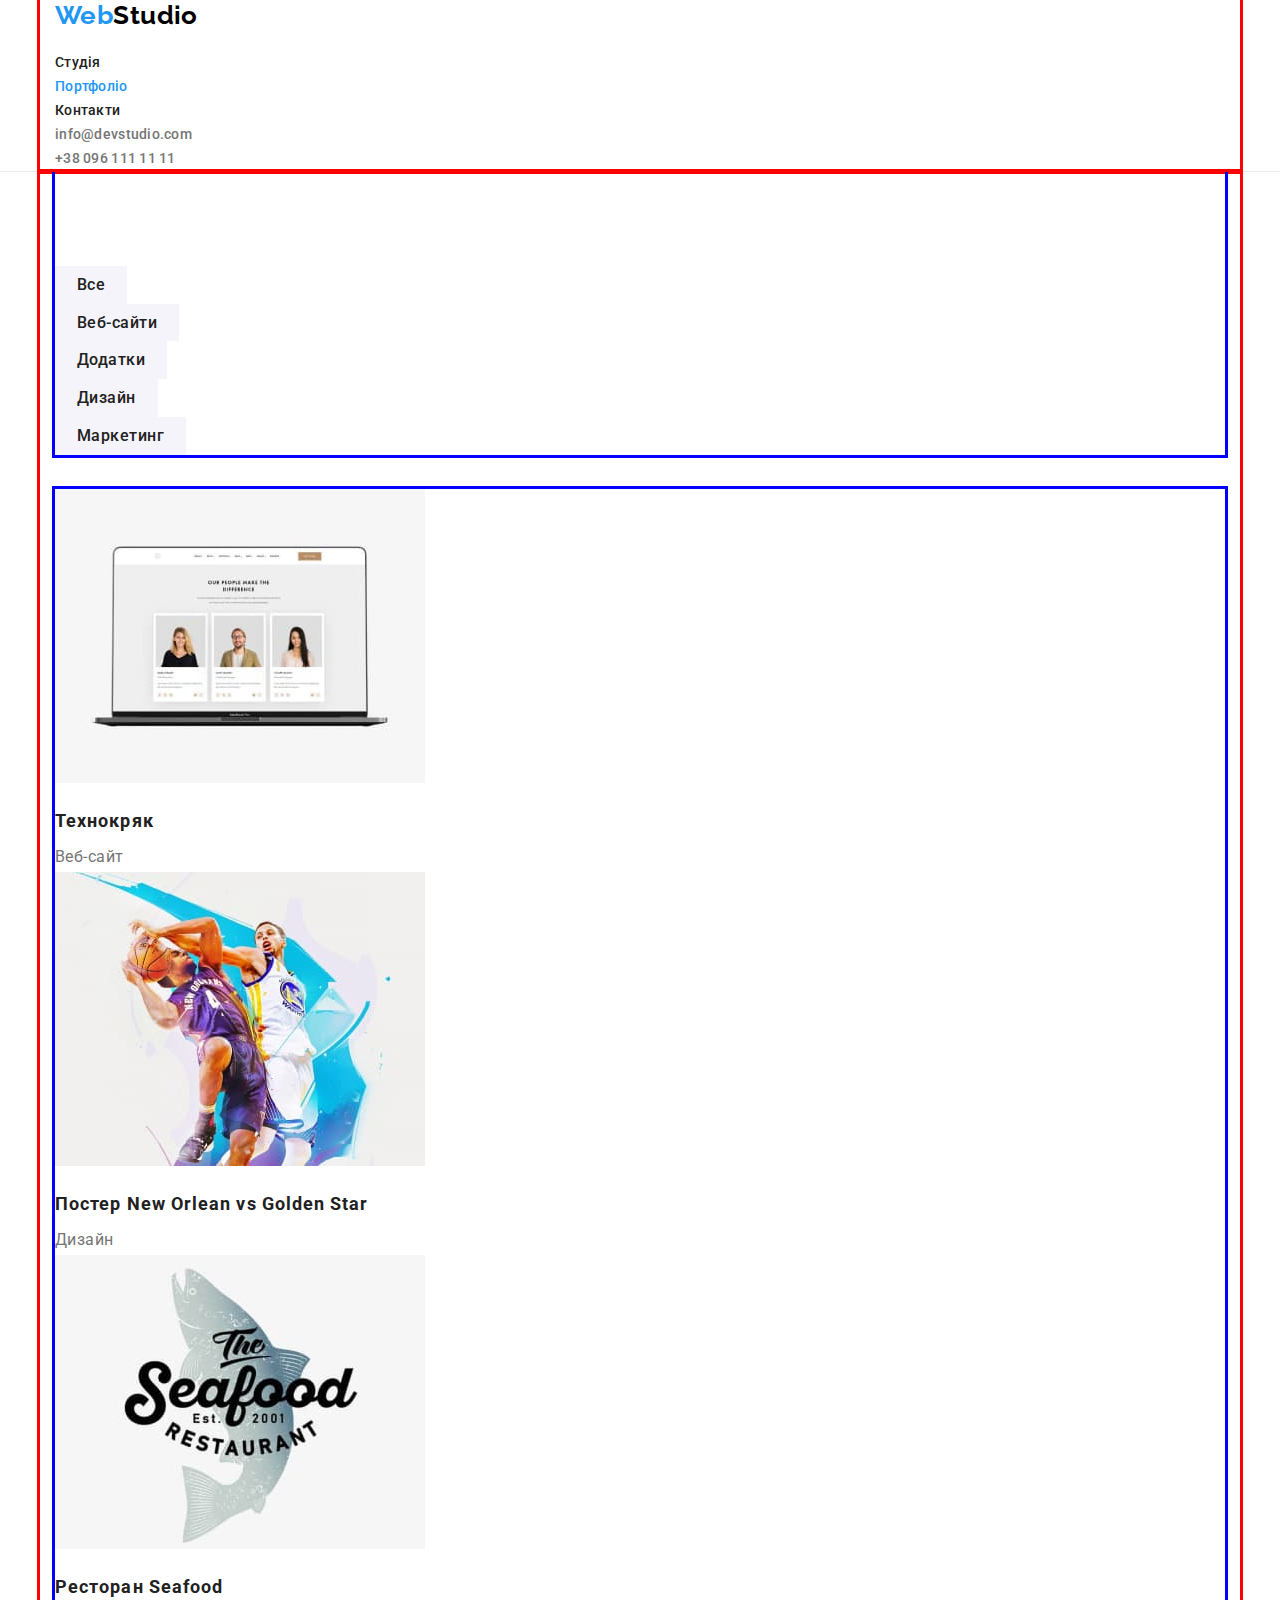
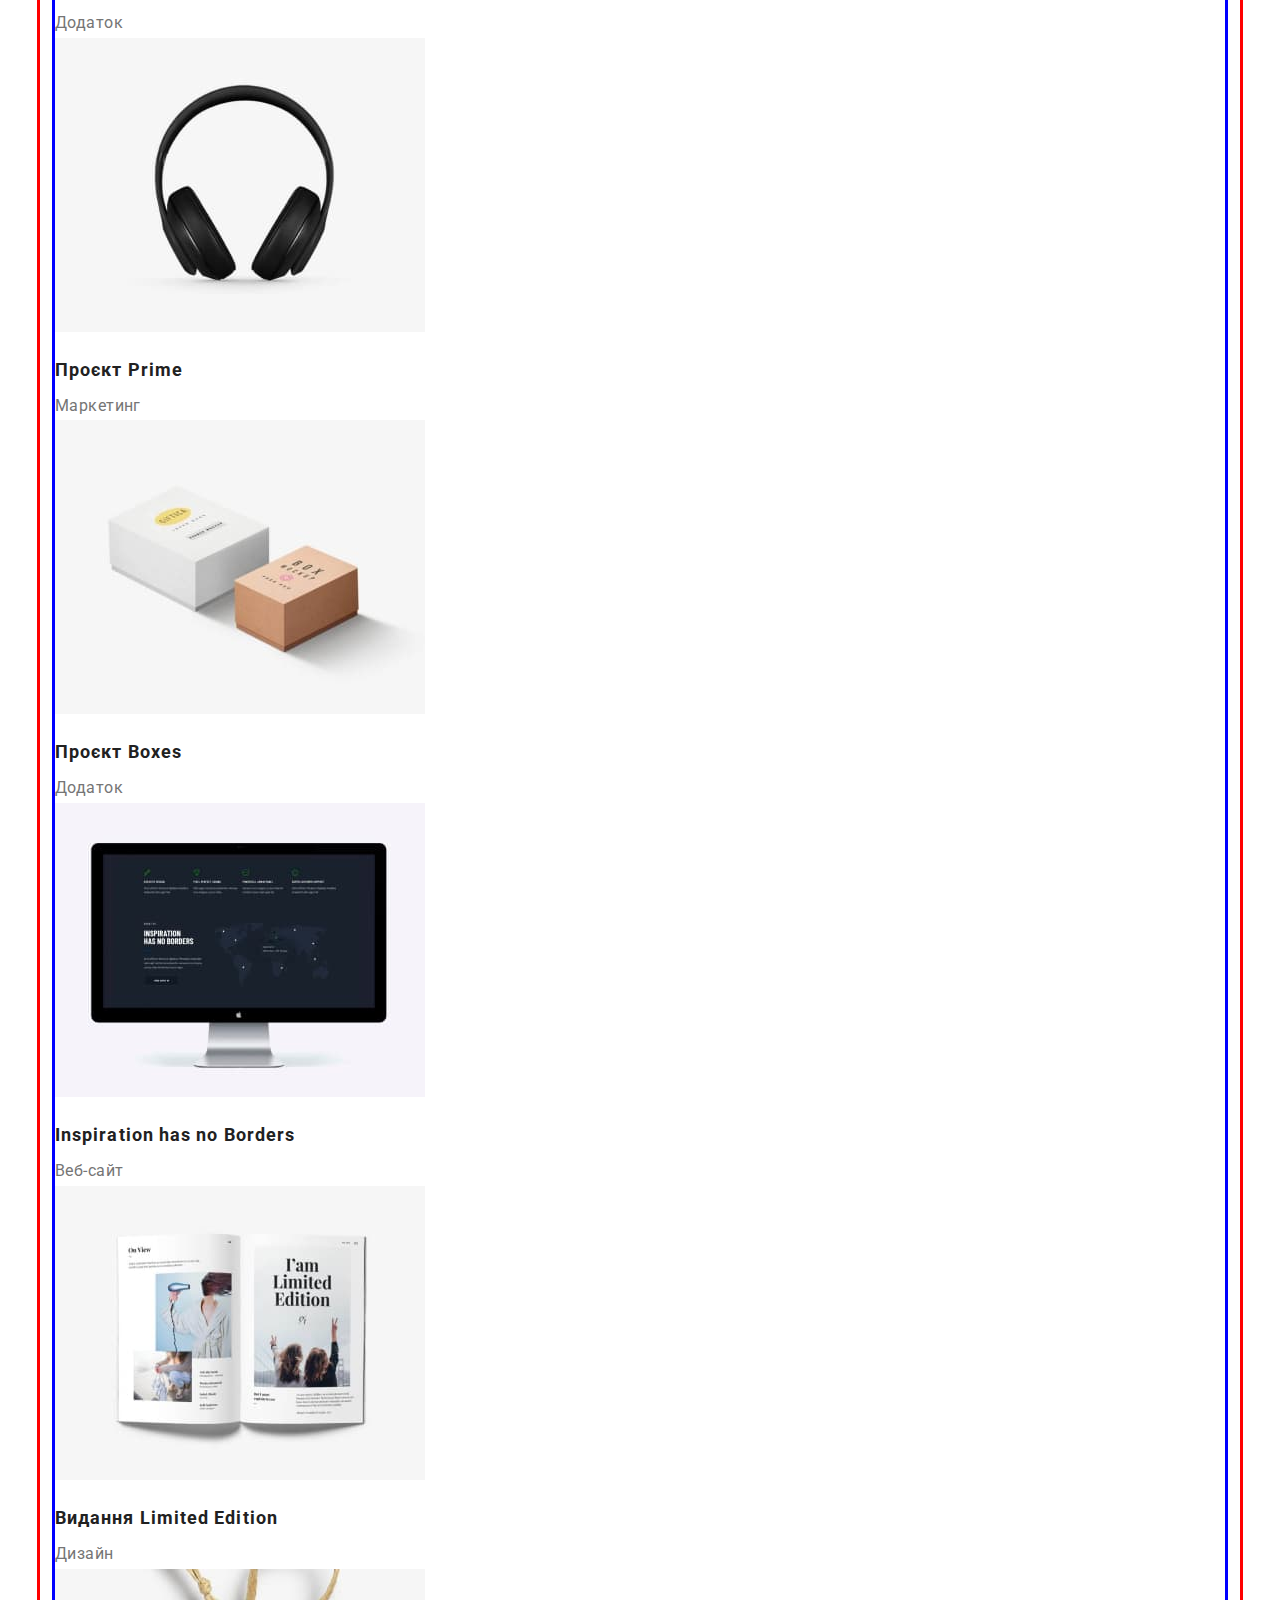
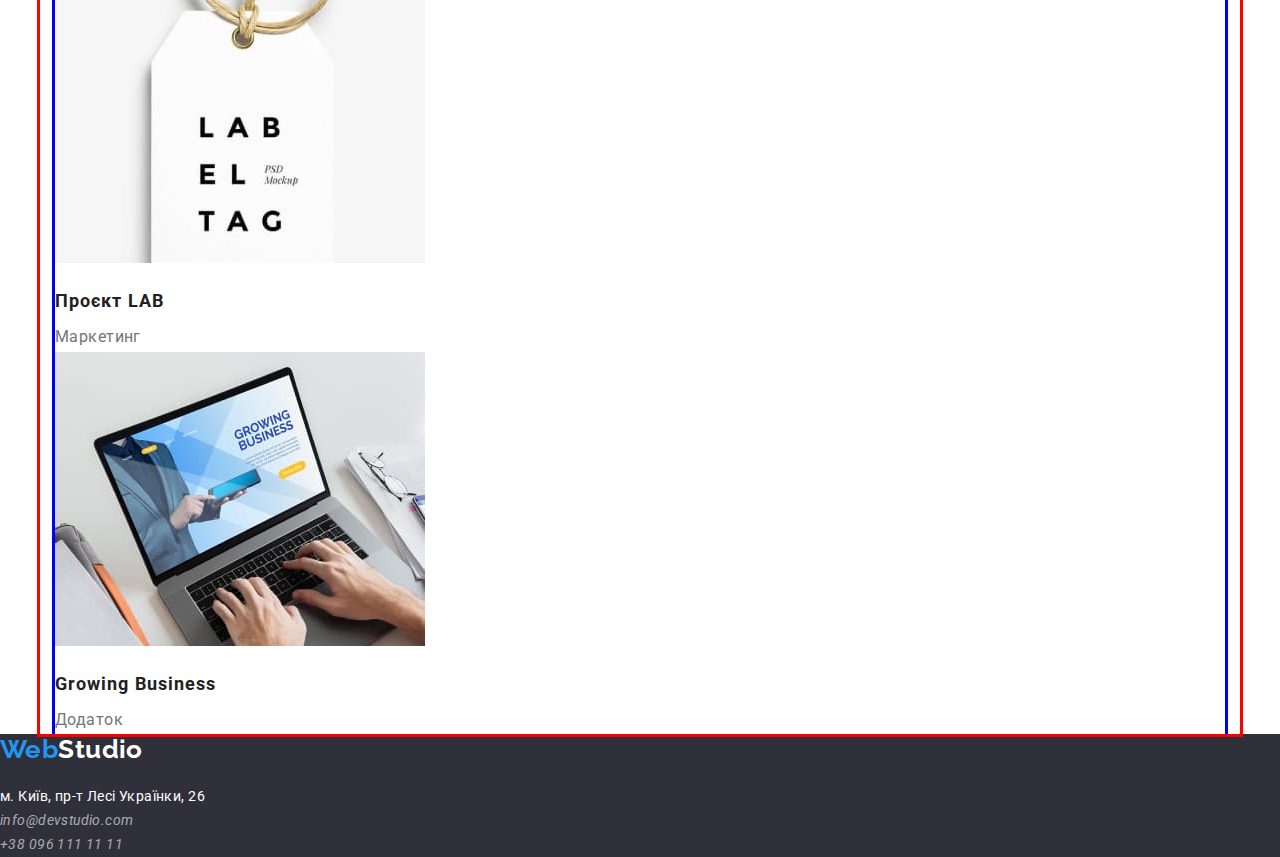
==== portfolio.html @ 63c2ac23 "add div class container" ====
<!DOCTYPE html>
<html lang="uk">
  <head>
    <meta charset="UTF-8" />
    <meta http-equiv="X-UA-Compatible" content="IE=edge" />
    <meta name="viewport" content="width=device-width, initial-scale=1.0" />
    <title>WebStudio</title>

    <link rel="preconnect" href="https://fonts.googleapis.com" />
    <link rel="preconnect" href="https://fonts.gstatic.com" crossorigin />
    <link
      href="https://fonts.googleapis.com/css2?family=Raleway:wght@700&family=Roboto:wght@400;500;700;900&display=swap"
      rel="stylesheet"
    />
    <link rel="stylesheet" href="https://cdnjs.cloudflare.com/ajax/libs/modern-normalize/1.1.0/modern-normalize.min.css">
    <link rel="stylesheet" href="./styles/styles.css" />
  </head>
  <body>
    <header class="header">
      <!-- навігація -->
      <div class="container">
         <nav>
        <a class="logo" href="./index.html"
          >Web<span class="logo-header">Studio</span></a
        >
        <ul>
          <li>
            <a href="./index.html" class="nav-link">Студія</a>
          </li>
          <li>
            <a href="./portfolio.html" class="nav-link current" >Портфоліо</a>
          </li>
          <li>
            <a href="#" class="nav-link">Контакти</a>
          </li>
        </ul>
      </nav>
      <ul>
        <li>
          <a href="mailto:info@devstudio.com" class="nav-contacts">
            info@devstudio.com</a
          >
        </li>
        <li>
          <a href="tel:+380961111111" class="nav-contacts">
            +38 096 111 11 11</a
          >
        </li>
      </ul>
      </div>
     
    </header>
    <main>
      <section class="portfolio">
        <div class="container">
          <h1 class="visually-hidden">Портфоліо</h1>
        <ul class="portfolio-btnlist">
          <li class="portfolio-item">
            <button type="button" class="portfolio-buttons">Все</button>
          </li>
          <li  class="portfolio-item">
            <button type="button" class="portfolio-buttons">Веб-сайти</button>
          </li>
          <li  class="portfolio-item">
            <button type="button" class="portfolio-buttons">Додатки</button>
          </li>
          <li  class="portfolio-item">
            <button type="button" class="portfolio-buttons">Дизайн</button>
          </li>
          <li  class="portfolio-item">
            <button type="button" class="portfolio-buttons">Маркетинг</button>
          </li>
        </ul>
         <ul class="portfolio-gal-list" >
          <li  class="portfolio-gal-item">
            <a class="portfolio-link" href=""
              ><img class="portfolio-img"
                src="./images/web.jpg"
                alt="сторінка з інтернету "
                width="370"
                class="portfolio-link"
              />
              
                <h2 class="portfolio-title">Технокряк</h2>
                <p class="portfolio-text">Веб-сайт</p>
           
              </a
            >
          </li>
          <li  class="portfolio-gal-item">
            <a class="portfolio-link" href=""
              ><img  class="portfolio-img"src="./images/poster.jpg" alt=" постер" width="370" />
              <h2 class="portfolio-title">Постер New Orlean vs Golden Star</h2>
              <p>Дизайн</p></a
            >
          </li>
          <li  class="portfolio-gal-item">
            <a class="portfolio-link" href=""
              ><img
              class="portfolio-img"
                src="./images/restaurante.jpg"
                alt="логотип ресторану"
                width="370"
              />
              <h2 class="portfolio-title">Ресторан Seafood</h2>
              <p class="portfolio-text">Додаток</p></a
            >
          </li class="portfolio-gal-item">
          <li class="portfolio-gal-item">
            <a class="portfolio-link" href=""
              ><img
              class="portfolio-img"
                src="./images/headphone.jpg"
                alt=" навушники "
                width="370"
              />
              <h2 class="portfolio-title">Проєкт Prime</h2>
              <p class="portfolio-text">Маркетинг</p></a
            >
          </li>
          <li  class="portfolio-gal-item">
            <a class="portfolio-link" href="">
              <img 
              class="portfolio-img"
              src="./images/box.jpg" alt=" коробки" width="370" />
              <h2 class="portfolio-title">Проєкт Boxes</h2>
              <p class="portfolio-text">Додаток</p></a
            >
          </li>
          <li  class="portfolio-gal-item">
            <a class="portfolio-link" href=""
              ><img
              class="portfolio-img" src="./images/pc.jpg" alt="" width="370" />
              <h2 class="portfolio-title">Inspiration has no Borders</h2>
              <p class="portfolio-text">Веб-сайт</p></a
            >
          </li>
          <li class="portfolio-gal-item">
            <a class="portfolio-link" href=""
              ><img  class="portfolio-img"
               src="./images/book.jpg" alt="" width="370" />
              <h2 class="portfolio-title">Видання Limited Edition</h2>
              <p class="portfolio-text">Дизайн</p></a
            >
          </li>
          <li  class="portfolio-gal-item">
            <a class="portfolio-link" href=""
              ><img
              class="portfolio-img"
               src="./images/tag.jpg" alt="" width="370" />
              <h2 class="portfolio-title">Проєкт LAB</h2>
              <p class="portfolio-text">Маркетинг</p></a
            >
          </li>
          <li  class="portfolio-gal-item">
            <a class="portfolio-link" href="">
              <img  class="portfolio-img"
               src="./images/lap-top.jpg" alt="" width="370" />
              <h2 class="portfolio-title">Growing Business</h2>
              <p class="portfolio-text">Додаток</p></a
            >
          </li>
        </ul>
      </div>
    
      </section>
    </main>
    <footer>
      <a class="logo" href="./index.html">
        Web<span class="logo-foot">Studio</span></a
      >
      <address>
        <ul>
          <li>
            <a
              class="address"
              href="https://goo.gl/maps/CPtrU1FHBa2aNyZL9"
              target="_blank"
              rel="noopener noreferrer nofollow"
              >м. Київ, пр-т Лесі Українки, 26</a
            >
          </li>
          <li>
            <a href="mailto:info@devstudio.com" class="footer-link">
              info@devstudio.com</a
            ><br />
          </li>
          <li>
            <a href="tel:+380961111111" class="footer-link"
              >+38 096 111 11 11</a
            >
          </li>
        </ul>
      </address>
    </footer>
  </body>
</html>
---- styles/styles.css ----
:root {
  --accent-color: #2196f3;
  --text-color: #757575;
  --title-color: #212121;
  --white: #ffffff;
  --team-color: #f5f4fa;
  --button-active: #188ce8;
  --font-family-main:'Roboto', sans-serif;
  --font-family-logo:'Raleway';
}
h1,h2,h3,h4,p{
  margin-top: 0px;
  margin-bottom: 0px;
  margin-left: 0px;
  margin-right: 0px;
}
ul,ol{
  margin-top: 0px;
  margin-bottom: 0px;
  padding-left: 0px;
   list-style: none;
}
img{
  display: block;
}
a {
  text-decoration: none;
}
body {
  background-color: var(--white);
  color: var(--text-color);
  font-family:var(--font-family-main);
  font-size: 14px;
  line-height: 1.71;
  letter-spacing: 0.03em;
}
.container{
  margin-left: auto;
  margin-right: auto;
  width: 1200px;
  padding-left:15px ;
  padding-right: 15px;
  outline: 3px solid red;
}
.section{
  padding: 94px 215px;
   outline: 5px solid yellow;

}

/* < !-- навігація --> */

.header{
  border-bottom: 1px solid #ECECEC ;
}
.logo {
  color: var(--accent-color);
  font-family:var(--font-family-logo);
  font-weight: 700;
  font-size: 26px;
  line-height: 1.19;
  letter-spacing: inherit;
}
.logo-header {  
  color: #000000;
}
.logo-foot {
  color: var(--white);
}

.nav-link,
.nav-contacts {
  font-family: inherit;
  font-style: inherit;
  color: var(--title-color);
  font-weight: 500;
  font-size: 14px;
  line-height: 1.14;
  letter-spacing: 0.02em;
}
.nav-link:hover,
.nav-contacts:hover,
.nav-link:focus,
.nav-contacts:focus,
.footer-link:hover,
.footer-link:focus,
.current {
  color: var(--accent-color);
}

.nav-contacts {
  color: var(--text-color);
}

/* < !-- секція з кнопкою --> */

.hero-title{
  margin-bottom: 30px;
min-width: 696px;
/* padding: 200px 452px 280px  452px; */

  
}
.hero {
  background-color: #2f303a;
}
.hero-title {
  font-weight: 900;
  font-size: 44px;
  line-height: 1.36;
  letter-spacing: 0.06em;
  text-transform: uppercase;
  color: var(--white);
  
  margin-bottom: 30px;
}
.hero-button {
  background-color: var(--accent-color);
  color: var(--white);
  font-weight: 700;
  font-size: 16px;
  line-height: 1.87;
  padding: 10px 32px;
  Radius: 4px;
  
  
}
.hero-button:hover,.hero-button:focus{
  background-color:var(--button-active);
}
    
.portfolio-buttons,.hero-button {
  cursor: pointer;
}

/* < !-- Особливості --> */

.visually-hidden {
  position: absolute;
  white-space: nowrap;
  width: 1px;
  height: 1px;
  overflow: hidden;
  border: 0;
  padding: 0;
  clip: rect(0 0 0 0);
  clip-path: inset(50%);
}

.benefits-title {
  color: var(--title-color);
  font-weight: 700;
  font-size: 14px;
  line-height: 1.14;
  text-transform: uppercase;
  margin-bottom: 10px;
  
}
.benefits-list{
  outline: 3px solid green;
}
/* <!-- Чим ми займаємося --> */

.work-title,
.title{
  margin-bottom: 50px;
  color: var(--title-color);
  font-weight: 700;
  font-size: 36px;
  line-height: 1.16;
}

.benefit-box{
  margin-right: 30px;
}
.work-list{
  outline: 3px solid green;
}
/* < !-- Наша команда --> */
.our-team {
  background-color: var(--team-color);
 
}
.team-list{
  background-color: var(--white);
  outline: 3px solid green;
}
.team-title {
  font-weight: 500;
  font-size: 16px;
  line-height: 1.18;
  color: var(--title-color);
  margin-bottom: 10px;
}
.team-img{
  margin-bottom: 30px;
}
/* footer */
footer {
  background-color: #2f303a;
}
.logo{
  display: inline-block;
  margin-bottom: 20px;
}
.address {
  color: var(--white);
  font-style: normal;
}

.footer-link {
  color: rgba(255, 255, 255, 0.6);
}

/* Портфоліо */




.hidden-title {
  display: none;
}
.portfolio-btnlist{
  padding-top: 94px;
  margin-bottom:  34px;
  outline: 3px solid blue;
}
  .portfolio-gal-list{

  outline: 3px solid blue;
}
.portfolio-buttons {
  font-family: inherit;
  font-style: 400;
  font-weight: 500;
  font-size: 16px;
  line-height: 1.62;
  letter-spacing: 0.03em;
  color: var(--title-color);
  background-color: #f5f4fa;
  padding: 6px 22px;
  border: transparent;
}
.portfolio-buttons:hover,
.portfolio-buttons:focus {
  color: #ffffff;
  background-color: var(--accent-color);
}




.portfolio-link {
  color: inherit;
  font-size: 16px;
  line-height: 1.8;
}
.portfolio-title {
  font-weight: 700;
  font-size: 18px;
  line-height: 2;
  letter-spacing: 0.06em;
  color: var(--title-color);
  margin-bottom: 4px;
}
.portfolio-img{
  margin-bottom: 20px;
}
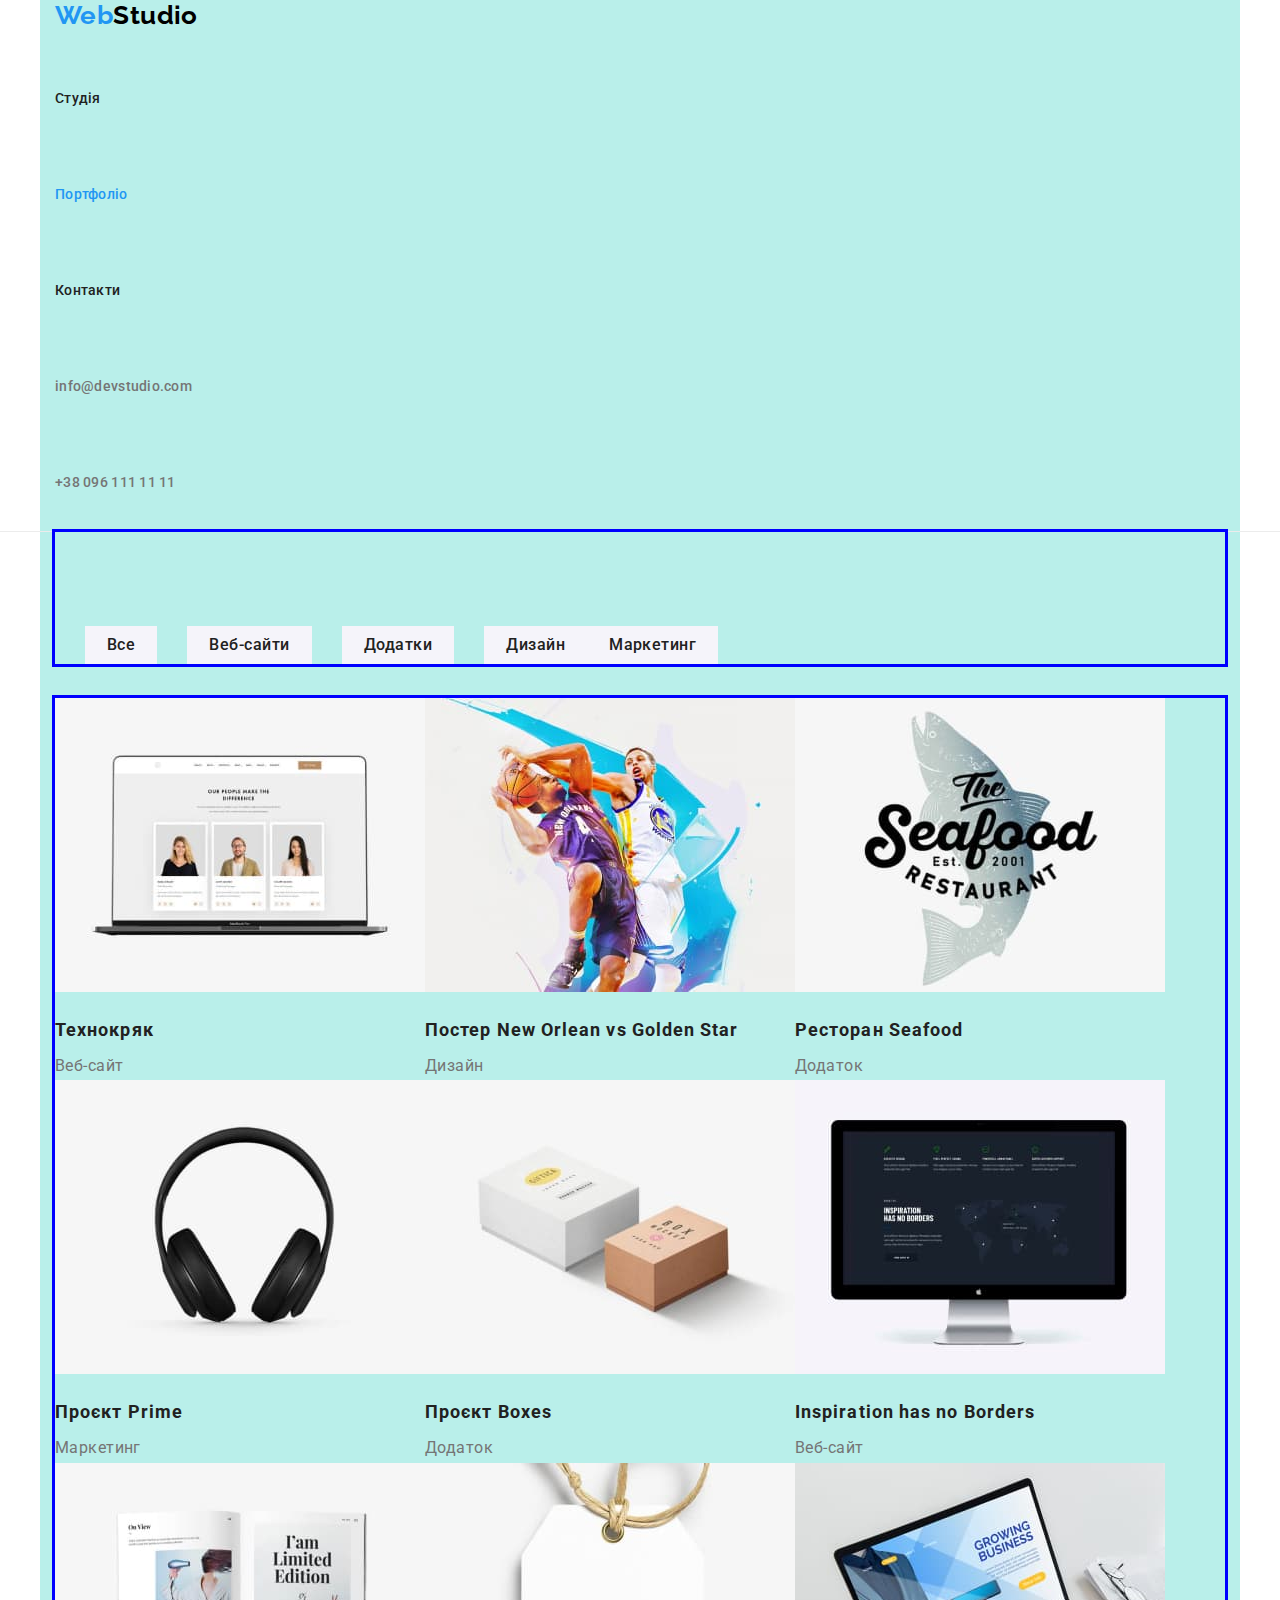
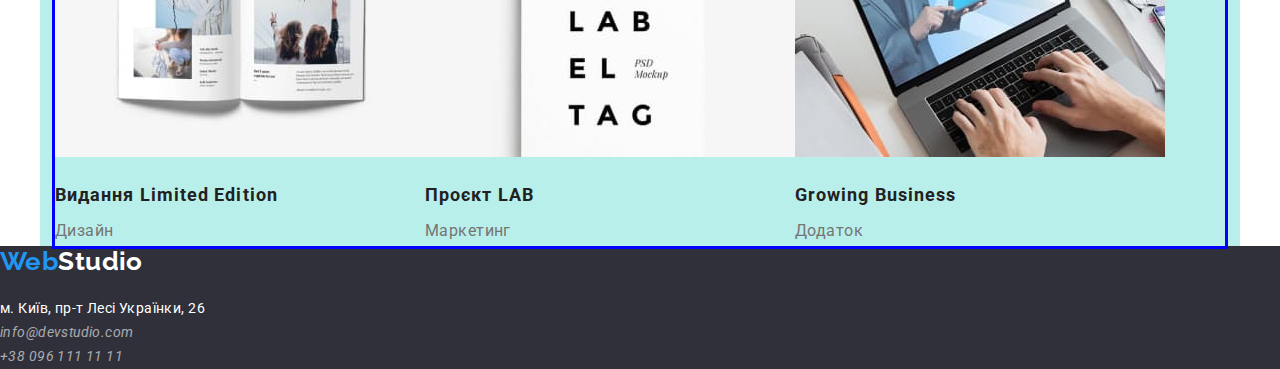
==== commit 7db4548a: "add  flex to nav" ====
--- a/portfolio.html
+++ b/portfolio.html
@@ -18,12 +18,12 @@
   <body>
     <header class="header">
       <!-- навігація -->
-      <div class="container">
+      <div class="container ">
          <nav>
         <a class="logo" href="./index.html"
           >Web<span class="logo-header">Studio</span></a
         >
-        <ul>
+        <ul >
           <li>
             <a href="./index.html" class="nav-link">Студія</a>
           </li>
@@ -64,10 +64,10 @@
           <li  class="portfolio-item">
             <button type="button" class="portfolio-buttons">Додатки</button>
           </li>
-          <li  class="portfolio-item">
+          <li class="portfolio-item">
             <button type="button" class="portfolio-buttons">Дизайн</button>
           </li>
-          <li  class="portfolio-item">
+          <li class="portfolio-item">
             <button type="button" class="portfolio-buttons">Маркетинг</button>
           </li>
         </ul>
--- a/styles/styles.css
+++ b/styles/styles.css
@@ -5,69 +5,90 @@
   --white: #ffffff;
   --team-color: #f5f4fa;
   --button-active: #188ce8;
-  --font-family-main:'Roboto', sans-serif;
-  --font-family-logo:'Raleway';
-}
-h1,h2,h3,h4,p{
+  --font-family-main: 'Roboto', sans-serif;
+  --font-family-logo: 'Raleway';
+}
+h1,
+h2,
+h3,
+h4,
+p {
   margin-top: 0px;
   margin-bottom: 0px;
   margin-left: 0px;
   margin-right: 0px;
 }
-ul,ol{
+ul,
+ol {
   margin-top: 0px;
   margin-bottom: 0px;
   padding-left: 0px;
-   list-style: none;
-}
-img{
+  list-style: none;
+}
+img {
   display: block;
 }
 a {
   text-decoration: none;
+ 
+  
 }
 body {
   background-color: var(--white);
   color: var(--text-color);
-  font-family:var(--font-family-main);
+  font-family: var(--font-family-main);
   font-size: 14px;
   line-height: 1.71;
   letter-spacing: 0.03em;
 }
-.container{
+.container {
   margin-left: auto;
   margin-right: auto;
   width: 1200px;
-  padding-left:15px ;
+  padding-left: 15px;
   padding-right: 15px;
-  outline: 3px solid red;
-}
-.section{
-  padding: 94px 215px;
-   outline: 5px solid yellow;
-
-}
+   background-color: rgb(185, 239, 234);
+  
+ 
+}
+
+
+
 
 /* < !-- навігація --> */
 
-.header{
-  border-bottom: 1px solid #ECECEC ;
-}
+.header {
+  border-bottom: 1px solid #ececec;
+ 
+}
+
 .logo {
   color: var(--accent-color);
-  font-family:var(--font-family-logo);
+  font-family: var(--font-family-logo);
   font-weight: 700;
   font-size: 26px;
   line-height: 1.19;
   letter-spacing: inherit;
-}
-.logo-header {  
+  
+}
+.logo-header {
   color: #000000;
 }
 .logo-foot {
   color: var(--white);
 }
 
+<!-- навігація -->
+.nav-contacts-list,.nav-list{
+  display: flex ;
+}
+.nav-box{
+  display: flex;
+}
+
+.nav-list-item:not(:last-child),.nav-contacts-item:not(:last-child){
+  margin-right: 50px;
+} 
 .nav-link,
 .nav-contacts {
   font-family: inherit;
@@ -77,6 +98,9 @@
   font-size: 14px;
   line-height: 1.14;
   letter-spacing: 0.02em;
+   padding-top: 40px;
+  padding-bottom: 40px;
+  display: block ;
 }
 .nav-link:hover,
 .nav-contacts:hover,
@@ -88,22 +112,17 @@
   color: var(--accent-color);
 }
 
+
 .nav-contacts {
   color: var(--text-color);
-}
-
+ 
+}
+
+.nav-contacts-list,.nav-list{
+  display: flex ;
+}
 /* < !-- секція з кнопкою --> */
 
-.hero-title{
-  margin-bottom: 30px;
-min-width: 696px;
-/* padding: 200px 452px 280px  452px; */
-
-  
-}
-.hero {
-  background-color: #2f303a;
-}
 .hero-title {
   font-weight: 900;
   font-size: 44px;
@@ -111,8 +130,9 @@
   letter-spacing: 0.06em;
   text-transform: uppercase;
   color: var(--white);
-  
   margin-bottom: 30px;
+  
+  
 }
 .hero-button {
   background-color: var(--accent-color);
@@ -121,15 +141,16 @@
   font-size: 16px;
   line-height: 1.87;
   padding: 10px 32px;
-  Radius: 4px;
-  
-  
-}
-.hero-button:hover,.hero-button:focus{
-  background-color:var(--button-active);
-}
-    
-.portfolio-buttons,.hero-button {
+  radius: 4px;
+  
+}
+.hero-button:hover,
+.hero-button:focus {
+  background-color: var(--button-active);
+}
+
+.portfolio-buttons,
+.hero-button {
   cursor: pointer;
 }
 
@@ -154,15 +175,14 @@
   line-height: 1.14;
   text-transform: uppercase;
   margin-bottom: 10px;
-  
-}
-.benefits-list{
+}
+.benefits-list {
   outline: 3px solid green;
 }
 /* <!-- Чим ми займаємося --> */
 
 .work-title,
-.title{
+.title {
   margin-bottom: 50px;
   color: var(--title-color);
   font-weight: 700;
@@ -170,18 +190,17 @@
   line-height: 1.16;
 }
 
-.benefit-box{
+.benefit-box {
   margin-right: 30px;
 }
-.work-list{
+.work-list {
   outline: 3px solid green;
 }
 /* < !-- Наша команда --> */
 .our-team {
   background-color: var(--team-color);
- 
-}
-.team-list{
+}
+.team-list {
   background-color: var(--white);
   outline: 3px solid green;
 }
@@ -192,14 +211,14 @@
   color: var(--title-color);
   margin-bottom: 10px;
 }
-.team-img{
+.team-img {
   margin-bottom: 30px;
 }
 /* footer */
 footer {
   background-color: #2f303a;
 }
-.logo{
+.logo {
   display: inline-block;
   margin-bottom: 20px;
 }
@@ -214,20 +233,26 @@
 
 /* Портфоліо */
 
-
-
-
 .hidden-title {
   display: none;
 }
-.portfolio-btnlist{
+.portfolio-btnlist {
   padding-top: 94px;
-  margin-bottom:  34px;
+  margin-bottom: 34px;
   outline: 3px solid blue;
-}
-  .portfolio-gal-list{
-
+  display: flex;
+  
+}
+.portfolio-item:not(:last-child){
+  margin-left:30px;
+}
+  
+
+.portfolio-gal-list {
   outline: 3px solid blue;
+  display: flex;
+  flex-wrap: wrap;
+  margin
 }
 .portfolio-buttons {
   font-family: inherit;
@@ -247,9 +272,9 @@
   background-color: var(--accent-color);
 }
 
-
-
-
+.nav-flex{
+  display: flex;
+}
 .portfolio-link {
   color: inherit;
   font-size: 16px;
@@ -263,7 +288,6 @@
   color: var(--title-color);
   margin-bottom: 4px;
 }
-.portfolio-img{
+.portfolio-img {
   margin-bottom: 20px;
 }
-
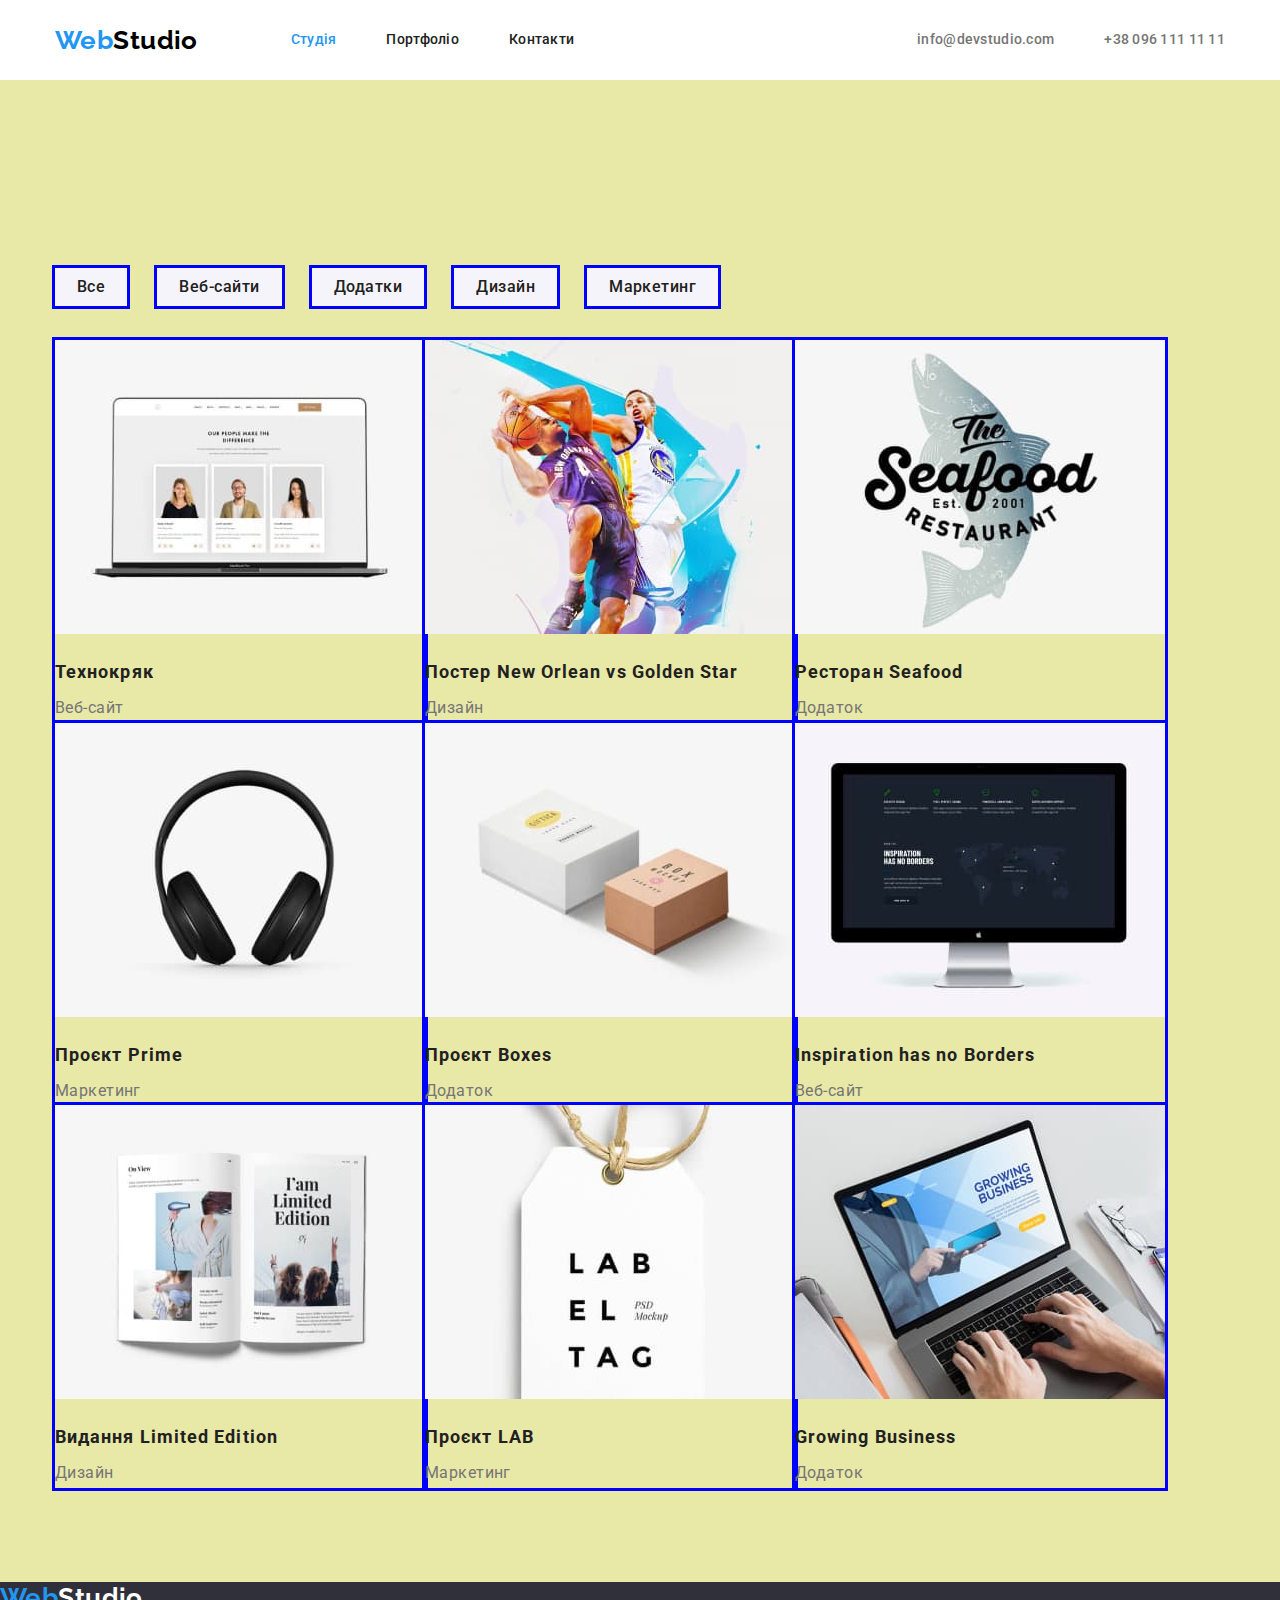
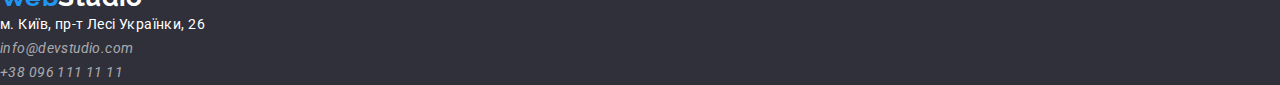
==== commit 262c3fcd: "finifhed flex for index html" ====
--- a/portfolio.html
+++ b/portfolio.html
@@ -16,42 +16,45 @@
     <link rel="stylesheet" href="./styles/styles.css" />
   </head>
   <body>
-    <header class="header">
+    <header>
       <!-- навігація -->
-      <div class="container ">
-         <nav>
-        <a class="logo" href="./index.html"
-          >Web<span class="logo-header">Studio</span></a
-        >
-        <ul >
-          <li>
-            <a href="./index.html" class="nav-link">Студія</a>
-          </li>
-          <li>
-            <a href="./portfolio.html" class="nav-link current" >Портфоліо</a>
-          </li>
-          <li>
-            <a href="#" class="nav-link">Контакти</a>
-          </li>
-        </ul>
-      </nav>
-      <ul>
-        <li>
-          <a href="mailto:info@devstudio.com" class="nav-contacts">
-            info@devstudio.com</a
-          >
-        </li>
-        <li>
-          <a href="tel:+380961111111" class="nav-contacts">
-            +38 096 111 11 11</a
-          >
-        </li>
-      </ul>
+      
+      <div class="container nav-box">
+<nav class="nav">
+          <a class="logo logo-top" href="./index.html"
+          
+        >Web<span class="logo-header">Studio</span></a>
+          
+        <ul class="nav-list" >
+
+            <li class="nav-list-item">
+              <a href="./index.html" class="nav-link current">Студія</a>
+            </li>
+            <li class="nav-list-item">
+              <a href="./portfolio.html" class="nav-link">Портфоліо</a>
+            </li>
+            <li class="nav-list-item">
+              <a href="#" class="nav-link">Контакти</a>
+            </li>
+          </ul>
+        </nav>
+        <ul class="nav-contacts-list">
+          <li class="nav-contacts-item">
+            <a href="mailto:info@devstudio.com" class="nav-contacts">
+              info@devstudio.com</a
+            >
+          </li>
+          <li class="nav-contacts-item">
+            <a href="tel:+380961111111" class="nav-contacts">
+              +38 096 111 11 11</a
+            >
+          </li>
+        </ul>
       </div>
      
     </header>
     <main>
-      <section class="portfolio">
+      <section class="portfolio section">
         <div class="container">
           <h1 class="visually-hidden">Портфоліо</h1>
         <ul class="portfolio-btnlist">
--- a/styles/styles.css
+++ b/styles/styles.css
@@ -5,6 +5,7 @@
   --white: #ffffff;
   --team-color: #f5f4fa;
   --button-active: #188ce8;
+  --hero-bcc:#2F303A;
   --font-family-main: 'Roboto', sans-serif;
   --font-family-logo: 'Raleway';
 }
@@ -47,7 +48,7 @@
   width: 1200px;
   padding-left: 15px;
   padding-right: 15px;
-   background-color: rgb(185, 239, 234);
+   
   
  
 }
@@ -62,14 +63,20 @@
  
 }
 
-.logo {
+.logo{
   color: var(--accent-color);
   font-family: var(--font-family-logo);
   font-weight: 700;
   font-size: 26px;
   line-height: 1.19;
   letter-spacing: inherit;
-  
+  display: block;
+  
+}
+.logo-top{
+  padding-top: 24px;
+  padding-bottom: 24px;
+  margin-right: 93px;
 }
 .logo-header {
   color: #000000;
@@ -78,9 +85,13 @@
   color: var(--white);
 }
 
-<!-- навігація -->
+/* <!-- навігація --> */
+.nav{
+  display: flex;
+  align-items: center;
+}
 .nav-contacts-list,.nav-list{
-  display: flex ;
+  display: flex;
 }
 .nav-box{
   display: flex;
@@ -89,6 +100,11 @@
 .nav-list-item:not(:last-child),.nav-contacts-item:not(:last-child){
   margin-right: 50px;
 } 
+.nav-contacts-list{
+  margin-left: auto;
+}
+
+
 .nav-link,
 .nav-contacts {
   font-family: inherit;
@@ -98,8 +114,8 @@
   font-size: 14px;
   line-height: 1.14;
   letter-spacing: 0.02em;
-   padding-top: 40px;
-  padding-bottom: 40px;
+padding-top: 32px;
+padding-bottom: 32px;
   display: block ;
 }
 .nav-link:hover,
@@ -121,8 +137,16 @@
 .nav-contacts-list,.nav-list{
   display: flex ;
 }
-/* < !-- секція з кнопкою --> */
-
+
+.nav-contacts-list{
+  margin-left: auto;
+
+
+}
+/* < !-- секція hero --> */
+.hero{
+  background-color: var(--hero-bcc) ;
+}
 .hero-title {
   font-weight: 900;
   font-size: 44px;
@@ -141,7 +165,7 @@
   font-size: 16px;
   line-height: 1.87;
   padding: 10px 32px;
-  radius: 4px;
+  radius:4px;
   
 }
 .hero-button:hover,
@@ -155,7 +179,10 @@
 }
 
 /* < !-- Особливості --> */
-
+.section{
+  padding-top: 94px;
+  padding-bottom:94px ;
+}
 .visually-hidden {
   position: absolute;
   white-space: nowrap;
@@ -177,32 +204,40 @@
   margin-bottom: 10px;
 }
 .benefits-list {
-  outline: 3px solid green;
+
+  display: flex;
+  
+}
+.benefits-item:not(:last-child),.work-item:not(:last-child),.team-item:not(:last-child){
+  margin-right: 30px;
 }
 /* <!-- Чим ми займаємося --> */
 
 .work-title,
-.title {
+.team-title{
   margin-bottom: 50px;
   color: var(--title-color);
   font-weight: 700;
   font-size: 36px;
   line-height: 1.16;
-}
-
-.benefit-box {
-  margin-right: 30px;
-}
+  text-align: center;
+}
+
 .work-list {
-  outline: 3px solid green;
+
+  display: flex;
 }
 /* < !-- Наша команда --> */
 .our-team {
   background-color: var(--team-color);
-}
+ 
+}
+
 .team-list {
-  background-color: var(--white);
-  outline: 3px solid green;
+  display: flex;
+}
+.team-item{
+  background-color:var(--white);
 }
 .team-title {
   font-weight: 500;
@@ -211,15 +246,18 @@
   color: var(--title-color);
   margin-bottom: 10px;
 }
-.team-img {
+.person-img,.team-position{
   margin-bottom: 30px;
 }
+.position-box{
+ text-align: center;
+}
+
 /* footer */
 footer {
   background-color: #2f303a;
 }
-.logo {
-  display: inline-block;
+.logo-footer{
   margin-bottom: 20px;
 }
 .address {
@@ -232,27 +270,32 @@
 }
 
 /* Портфоліо */
-
+.portfolio{
+  background-color: rgb(232, 232, 167);
+}
 .hidden-title {
   display: none;
 }
 .portfolio-btnlist {
   padding-top: 94px;
   margin-bottom: 34px;
+  display: flex;
+margin-bottom: 34px;
+align-items: center;
+}
+.portfolio-item{
   outline: 3px solid blue;
-  display: flex;
-  
-}
-.portfolio-item:not(:last-child){
-  margin-left:30px;
-}
-  
-
-.portfolio-gal-list {
-  outline: 3px solid blue;
+}
+.portfolio-item:not(:last-child){ 
+    margin-right: 30px;
+}
+.portfolio-gal-list{
   display: flex;
   flex-wrap: wrap;
-  margin
+  
+}
+.portfolio-gal-item{
+outline: 3px solid blue;
 }
 .portfolio-buttons {
   font-family: inherit;
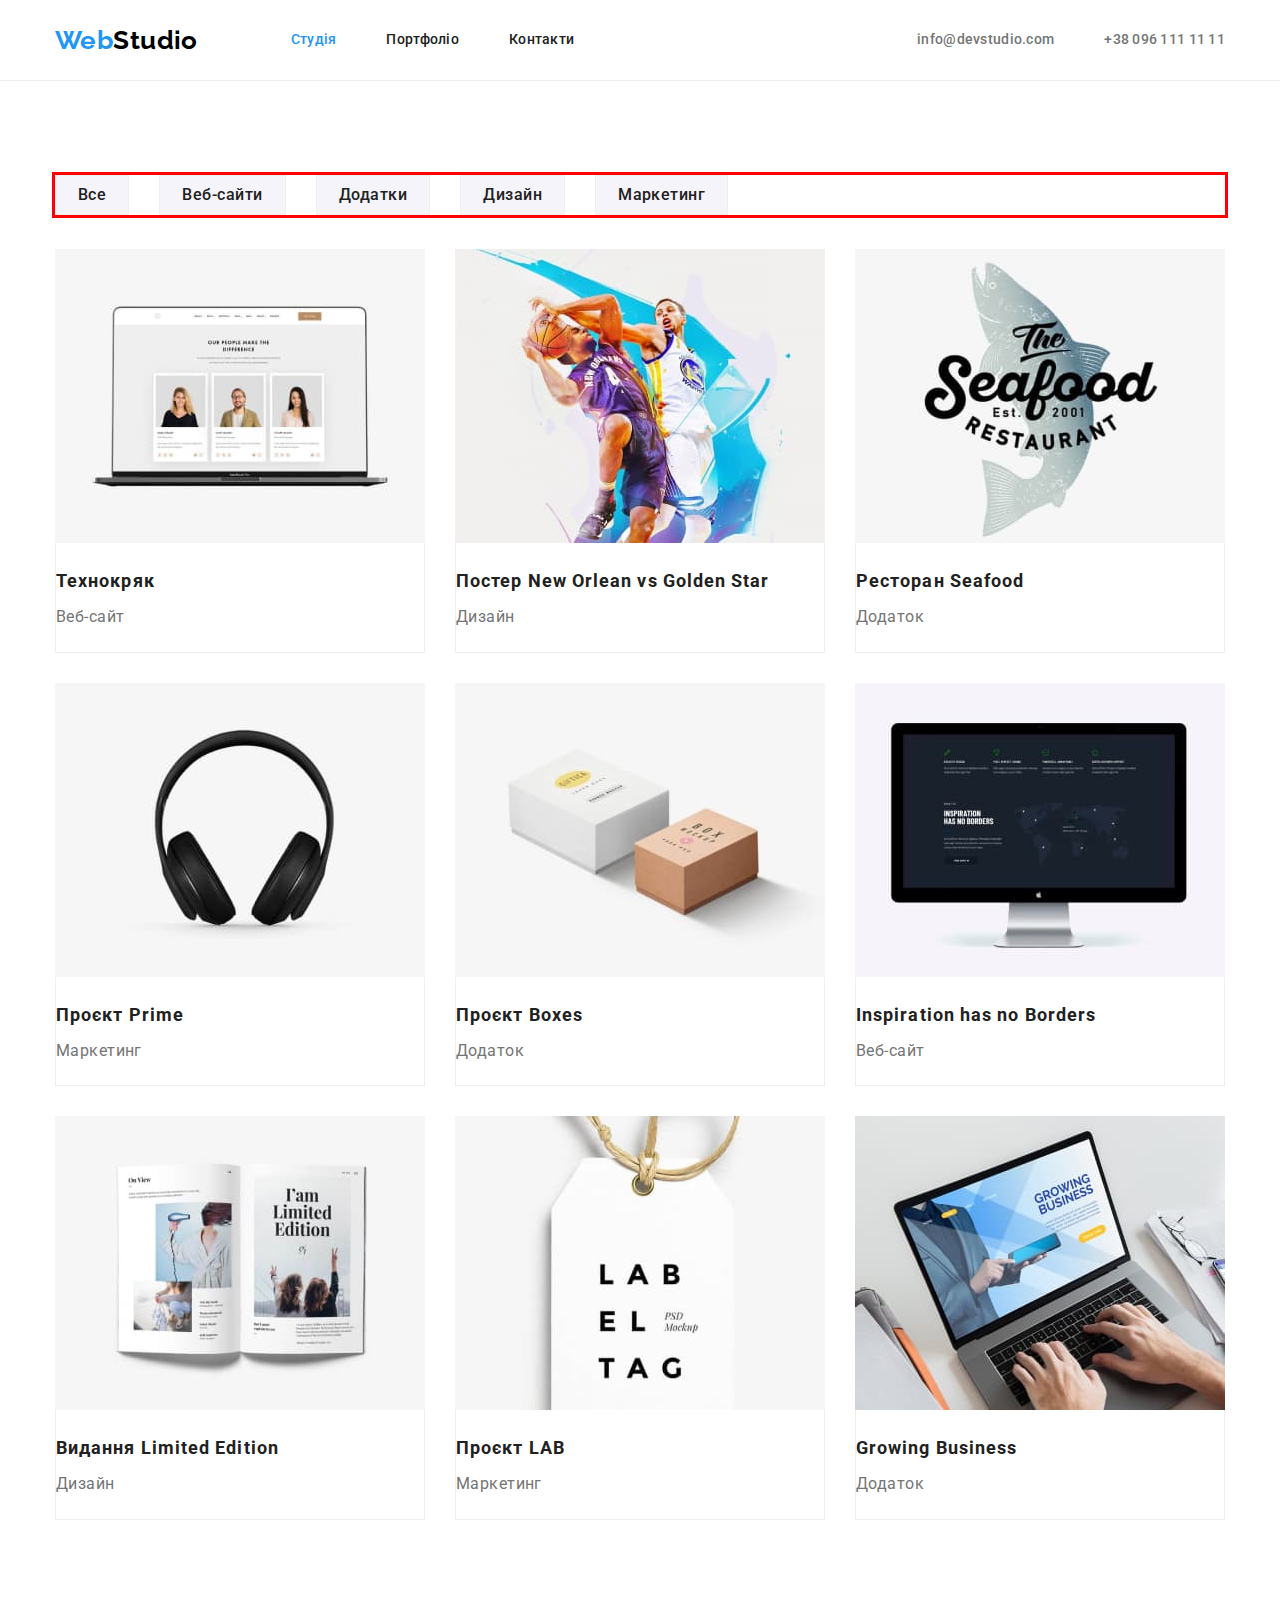
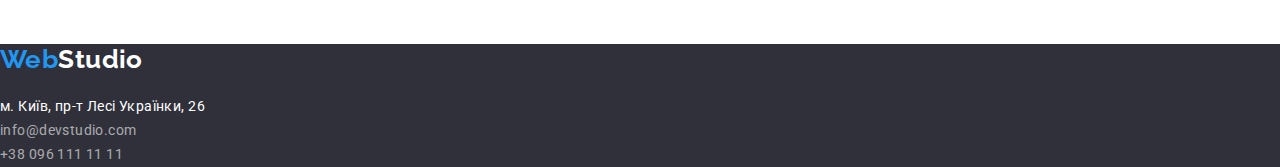
==== commit 6f62f953: "add flex to portfolio" ====
--- a/portfolio.html
+++ b/portfolio.html
@@ -12,21 +12,23 @@
       href="https://fonts.googleapis.com/css2?family=Raleway:wght@700&family=Roboto:wght@400;500;700;900&display=swap"
       rel="stylesheet"
     />
-    <link rel="stylesheet" href="https://cdnjs.cloudflare.com/ajax/libs/modern-normalize/1.1.0/modern-normalize.min.css">
+    <link
+      rel="stylesheet"
+      href="https://cdnjs.cloudflare.com/ajax/libs/modern-normalize/1.1.0/modern-normalize.min.css"
+    />
     <link rel="stylesheet" href="./styles/styles.css" />
   </head>
   <body>
-    <header>
+    <header class="header">
       <!-- навігація -->
-      
+
       <div class="container nav-box">
-<nav class="nav">
+        <nav class="nav">
           <a class="logo logo-top" href="./index.html"
-          
-        >Web<span class="logo-header">Studio</span></a>
-          
-        <ul class="nav-list" >
-
+            >Web<span class="logo-header">Studio</span></a
+          >
+
+          <ul class="nav-list">
             <li class="nav-list-item">
               <a href="./index.html" class="nav-link current">Студія</a>
             </li>
@@ -45,134 +47,192 @@
             >
           </li>
           <li class="nav-contacts-item">
-            <a href="tel:+380961111111" class="nav-contacts">
-              +38 096 111 11 11</a
-            >
+            <a href="tel:+380961111111" class="nav-contacts"> +38 096 111 11 11</a>
           </li>
         </ul>
       </div>
-     
     </header>
     <main>
       <section class="portfolio section">
         <div class="container">
           <h1 class="visually-hidden">Портфоліо</h1>
-        <ul class="portfolio-btnlist">
-          <li class="portfolio-item">
-            <button type="button" class="portfolio-buttons">Все</button>
-          </li>
-          <li  class="portfolio-item">
-            <button type="button" class="portfolio-buttons">Веб-сайти</button>
-          </li>
-          <li  class="portfolio-item">
-            <button type="button" class="portfolio-buttons">Додатки</button>
-          </li>
-          <li class="portfolio-item">
-            <button type="button" class="portfolio-buttons">Дизайн</button>
-          </li>
-          <li class="portfolio-item">
-            <button type="button" class="portfolio-buttons">Маркетинг</button>
-          </li>
-        </ul>
-         <ul class="portfolio-gal-list" >
-          <li  class="portfolio-gal-item">
-            <a class="portfolio-link" href=""
-              ><img class="portfolio-img"
-                src="./images/web.jpg"
-                alt="сторінка з інтернету "
-                width="370"
-                class="portfolio-link"
-              />
-              
-                <h2 class="portfolio-title">Технокряк</h2>
-                <p class="portfolio-text">Веб-сайт</p>
-           
+          <ul class="portfolio-btnlist">
+            <li class="portfolio-item">
+              <button type="button" class="portfolio-buttons">Все</button>
+            </li>
+            <li class="portfolio-item">
+              <button type="button" class="portfolio-buttons">Веб-сайти</button>
+            </li>
+            <li class="portfolio-item">
+              <button type="button" class="portfolio-buttons">Додатки</button>
+            </li>
+            <li class="portfolio-item">
+              <button type="button" class="portfolio-buttons">Дизайн</button>
+            </li>
+            <li class="portfolio-item">
+              <button type="button" class="portfolio-buttons">Маркетинг</button>
+            </li>
+          </ul>
+
+          <ul class="portfolio-gal-list">
+            <li class="portfolio-gal-item">
+              <div class="gal-img-box">
+                <a class="portfolio-link" href="#"
+                  ><img
+                    class="portfolio-img"
+                    src="./images/web.jpg"
+                    alt=" веб сторінка"
+                    width="370"
+                  />
+                  <div class="gal-title-box">
+                    <h2 class="portfolio-title">Технокряк</h2>
+                    <p class="portfolio-text">Веб-сайт</p>
+                  </div>
+                </a>
+              </div>
+            </li>
+
+            <li class="portfolio-gal-item">
+              <div class="gal-img-box">
+                <a class="portfolio-link" href=""
+                  ><img
+                    class="portfolio-img"
+                    src="./images/poster.jpg"
+                    alt=" постер"
+                    width="370"
+                  />
+                  <div class="gal-title-box">
+                    <h2 class="portfolio-title">Постер New Orlean vs Golden Star</h2>
+                  <p  class="portfolio-text">Дизайн</p>
+                  </div>
+                  </a
+                >
+              </div>
+            </li>
+            <li class="portfolio-gal-item">
+              <div class="gal-img-box">
+                <a class="portfolio-link" href=""
+                  ><img
+                    class="portfolio-img"
+                    src="./images/restaurante.jpg"
+                    alt="логотип ресторану"
+                    width="370"
+                  />
+                  <div class="gal-title-box">
+  <h2 class="portfolio-title">Ресторан Seafood</h2>
+                  <p class="portfolio-text">Додаток</p>
+                  </div>
+                </a
+                >
+              </div>
+            </li>
+            <li class="portfolio-gal-item">
+              <div class="gal-img-box">
+                <a class="portfolio-link" href=""
+                  ><img
+                    class="portfolio-img"
+                    src="./images/headphone.jpg"
+                    alt=" навушники "
+                    width="370"
+                  />
+                  <div class="gal-title-box">
+ <h2 class="portfolio-title">Проєкт Prime</h2>
+                  <p class="portfolio-text">Маркетинг</p>
+                  </div>
+                 </a
+                >
+              </div>
+            </li>
+            <li class="portfolio-gal-item">
+              <div class="gal-img-box">
+                <a class="portfolio-link" href="">
+                  <img
+                    class="portfolio-img"
+                    src="./images/box.jpg"
+                    alt=" коробки"
+                    width="370"
+                  />
+                  <div class="gal-title-box">
+  <h2 class="portfolio-title">Проєкт Boxes</h2>
+                  <p class="portfolio-text">Додаток</p>
+                  </div>
+                </a
+                >
+              </div>
+            </li>
+            <li class="portfolio-gal-item">
+              <div class="gal-img-box">
+                <a class="portfolio-link" href=""
+                  ><img
+                    class="portfolio-img"
+                    src="./images/pc.jpg"
+                    alt=""
+                    width="370"
+                  />
+                  <div class="gal-title-box">    <h2 class="portfolio-title">Inspiration has no Borders</h2>
+                  <p class="portfolio-text">Веб-сайт</p></div>
               </a
-            >
-          </li>
-          <li  class="portfolio-gal-item">
-            <a class="portfolio-link" href=""
-              ><img  class="portfolio-img"src="./images/poster.jpg" alt=" постер" width="370" />
-              <h2 class="portfolio-title">Постер New Orlean vs Golden Star</h2>
-              <p>Дизайн</p></a
-            >
-          </li>
-          <li  class="portfolio-gal-item">
-            <a class="portfolio-link" href=""
-              ><img
-              class="portfolio-img"
-                src="./images/restaurante.jpg"
-                alt="логотип ресторану"
-                width="370"
-              />
-              <h2 class="portfolio-title">Ресторан Seafood</h2>
-              <p class="portfolio-text">Додаток</p></a
-            >
-          </li class="portfolio-gal-item">
-          <li class="portfolio-gal-item">
-            <a class="portfolio-link" href=""
-              ><img
-              class="portfolio-img"
-                src="./images/headphone.jpg"
-                alt=" навушники "
-                width="370"
-              />
-              <h2 class="portfolio-title">Проєкт Prime</h2>
-              <p class="portfolio-text">Маркетинг</p></a
-            >
-          </li>
-          <li  class="portfolio-gal-item">
-            <a class="portfolio-link" href="">
-              <img 
-              class="portfolio-img"
-              src="./images/box.jpg" alt=" коробки" width="370" />
-              <h2 class="portfolio-title">Проєкт Boxes</h2>
-              <p class="portfolio-text">Додаток</p></a
-            >
-          </li>
-          <li  class="portfolio-gal-item">
-            <a class="portfolio-link" href=""
-              ><img
-              class="portfolio-img" src="./images/pc.jpg" alt="" width="370" />
-              <h2 class="portfolio-title">Inspiration has no Borders</h2>
-              <p class="portfolio-text">Веб-сайт</p></a
-            >
-          </li>
-          <li class="portfolio-gal-item">
-            <a class="portfolio-link" href=""
-              ><img  class="portfolio-img"
-               src="./images/book.jpg" alt="" width="370" />
-              <h2 class="portfolio-title">Видання Limited Edition</h2>
-              <p class="portfolio-text">Дизайн</p></a
-            >
-          </li>
-          <li  class="portfolio-gal-item">
-            <a class="portfolio-link" href=""
-              ><img
-              class="portfolio-img"
-               src="./images/tag.jpg" alt="" width="370" />
-              <h2 class="portfolio-title">Проєкт LAB</h2>
-              <p class="portfolio-text">Маркетинг</p></a
-            >
-          </li>
-          <li  class="portfolio-gal-item">
-            <a class="portfolio-link" href="">
-              <img  class="portfolio-img"
-               src="./images/lap-top.jpg" alt="" width="370" />
-              <h2 class="portfolio-title">Growing Business</h2>
-              <p class="portfolio-text">Додаток</p></a
-            >
-          </li>
-        </ul>
-      </div>
-    
+                >
+              </div>
+            </li>
+            <li class="portfolio-gal-item">
+              <div class="gal-img-box">
+                <a class="portfolio-link" href=""
+                  ><img
+                    class="portfolio-img"
+                    src="./images/book.jpg"
+                    alt=""
+                    width="370"
+                  />
+                  <div class="gal-title-box">
+                    <h2 class="portfolio-title">Видання Limited Edition</h2>
+                  <p class="portfolio-text">Дизайн</p>
+                  </div>
+                  </a
+                >
+              </div>
+            </li>
+            <li class="portfolio-gal-item">
+              <div class="gal-img-box">
+                <a class="portfolio-link" href=""
+                  ><img
+                    class="portfolio-img"
+                    src="./images/tag.jpg"
+                    alt=""
+                    width="370"
+                  />
+                  <div class="gal-title-box">
+                    <h2 class="portfolio-title">Проєкт LAB</h2>
+                    <p class="portfolio-text">Маркетинг</p>
+                  </div>
+                </a>
+              </div>
+            </li>
+            <li class="portfolio-gal-item">
+              <div class="gal-img-box">
+                <a class="portfolio-link" href="">
+                  <img
+                    class="portfolio-img"
+                    src="./images/lap-top.jpg"
+                    alt=""
+                    width="370"
+                  />
+                  <div class="gal-title-box">
+                    <h2 class="portfolio-title">Growing Business</h2>
+                    <p class="portfolio-text">Додаток</p>
+                  </div>
+                </a>
+              </div>
+            </li>
+          </ul>
+        </div>
       </section>
     </main>
     <footer>
-      <a class="logo" href="./index.html">
+      <a class="logo logo-footer" href="./index.html">
         Web<span class="logo-foot">Studio</span></a
       >
-      <address>
+      <address class="address">
         <ul>
           <li>
             <a
@@ -189,9 +249,7 @@
             ><br />
           </li>
           <li>
-            <a href="tel:+380961111111" class="footer-link"
-              >+38 096 111 11 11</a
-            >
+            <a href="tel:+380961111111" class="footer-link">+38 096 111 11 11</a>
           </li>
         </ul>
       </address>
--- a/styles/styles.css
+++ b/styles/styles.css
@@ -8,12 +8,15 @@
   --hero-bcc:#2F303A;
   --font-family-main: 'Roboto', sans-serif;
   --font-family-logo: 'Raleway';
+  --border-color:#EEEEEE;
+  --border-header:#ECECEC;
 }
 h1,
 h2,
 h3,
 h4,
 p {
+
   margin-top: 0px;
   margin-bottom: 0px;
   margin-left: 0px;
@@ -59,7 +62,7 @@
 /* < !-- навігація --> */
 
 .header {
-  border-bottom: 1px solid #ececec;
+  border-bottom: 1px solid var(--border-header);
  
 }
 
@@ -214,7 +217,7 @@
 /* <!-- Чим ми займаємося --> */
 
 .work-title,
-.team-title{
+.our-team-title{
   margin-bottom: 50px;
   color: var(--title-color);
   font-weight: 700;
@@ -270,33 +273,6 @@
 }
 
 /* Портфоліо */
-.portfolio{
-  background-color: rgb(232, 232, 167);
-}
-.hidden-title {
-  display: none;
-}
-.portfolio-btnlist {
-  padding-top: 94px;
-  margin-bottom: 34px;
-  display: flex;
-margin-bottom: 34px;
-align-items: center;
-}
-.portfolio-item{
-  outline: 3px solid blue;
-}
-.portfolio-item:not(:last-child){ 
-    margin-right: 30px;
-}
-.portfolio-gal-list{
-  display: flex;
-  flex-wrap: wrap;
-  
-}
-.portfolio-gal-item{
-outline: 3px solid blue;
-}
 .portfolio-buttons {
   font-family: inherit;
   font-style: 400;
@@ -307,7 +283,8 @@
   color: var(--title-color);
   background-color: #f5f4fa;
   padding: 6px 22px;
-  border: transparent;
+  margin-left: auto;
+  border:1px solid var(--border-color)
 }
 .portfolio-buttons:hover,
 .portfolio-buttons:focus {
@@ -315,9 +292,39 @@
   background-color: var(--accent-color);
 }
 
-.nav-flex{
-  display: flex;
-}
+
+.portfolio-btnlist {
+  display: flex;
+  margin-bottom: 34px; 
+  margin-left: auto;
+  margin-right: auto;
+
+outline: 3px solid red;
+
+}
+.portfolio-gal-item{
+   flex-basis: calc((100% - 60px) / 3);
+}
+
+.portfolio-item:not(:last-child){ 
+    margin-right: 30px;
+}
+.portfolio-gal-item:not(:nth-child(3n + 3)){
+  margin-right: 30px;
+}
+.portfolio-gal-item:not(:last-child){
+  margin-bottom: 30px;
+}
+.portfolio-gal-list{
+  display: flex;
+  flex-wrap: wrap;
+  
+}
+/* .portfolio-gal-item{
+outline: 3px solid blue;
+} */
+
+
 .portfolio-link {
   color: inherit;
   font-size: 16px;
@@ -330,7 +337,16 @@
   letter-spacing: 0.06em;
   color: var(--title-color);
   margin-bottom: 4px;
-}
-.portfolio-img {
-  margin-bottom: 20px;
-}
+  padding-top: 20px;
+}
+.portfolio-text{
+  padding-bottom: 20px;
+}
+
+.gal-title-box{
+  background-color: var(--white);
+  border-right: 1px solid var(--border-color);
+  border-left: 1px solid  var(--border-color);
+  border-bottom: 1px solid  var(--border-color);
+}
+
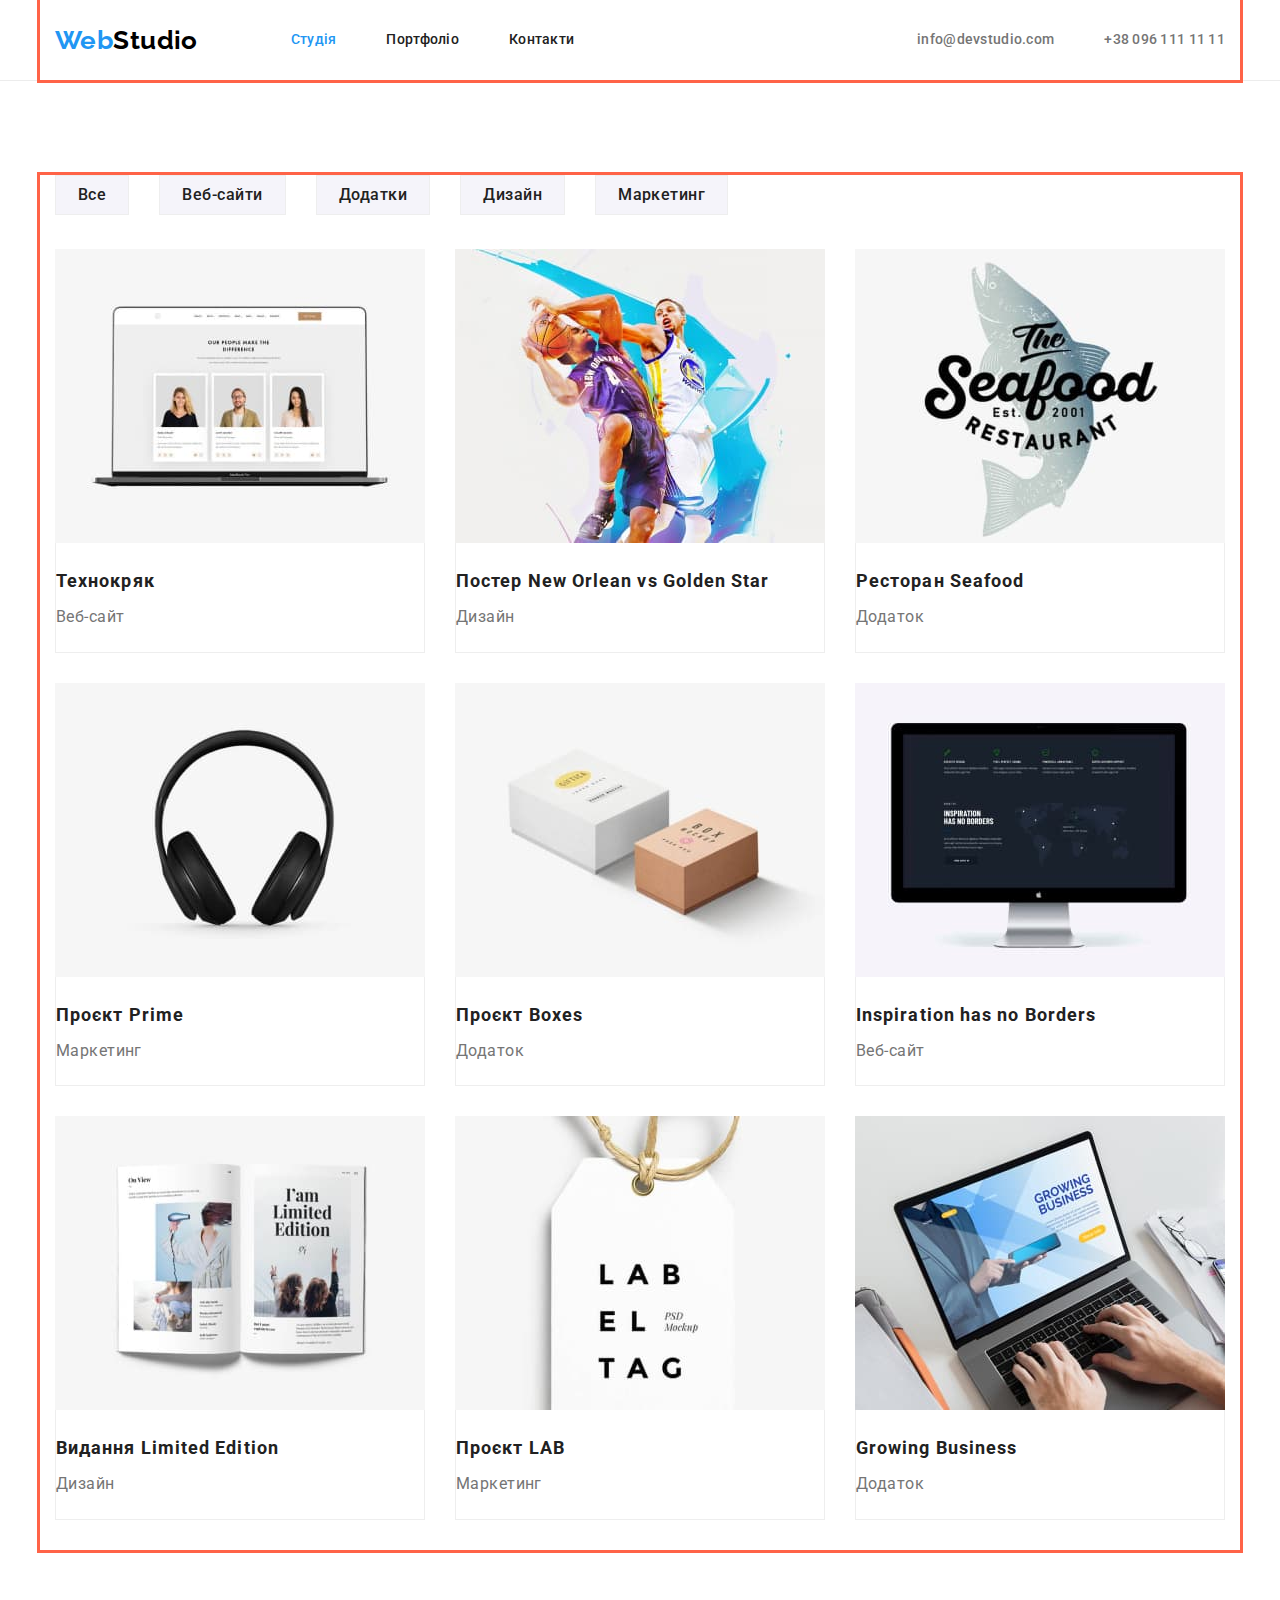
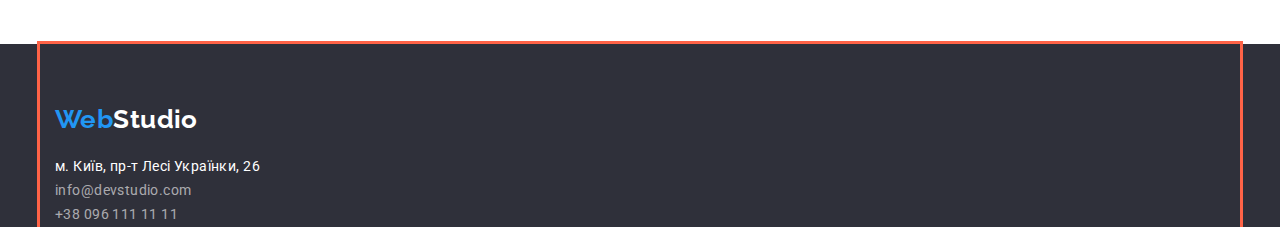
==== commit 3bf444b6: "updated" ====
--- a/portfolio.html
+++ b/portfolio.html
@@ -229,14 +229,15 @@
       </section>
     </main>
     <footer>
-      <a class="logo logo-footer" href="./index.html">
-        Web<span class="logo-foot">Studio</span></a
+      <div class="container ">
+<a class="logo logo-footer" href="./index.html"
+        >Web<span class="logo-foot">Studio</span></a
       >
-      <address class="address">
+      <address  class="address">
         <ul>
           <li>
-            <a
-              class="address"
+            <a class="address"
+            
               href="https://goo.gl/maps/CPtrU1FHBa2aNyZL9"
               target="_blank"
               rel="noopener noreferrer nofollow"
@@ -249,10 +250,14 @@
             ><br />
           </li>
           <li>
-            <a href="tel:+380961111111" class="footer-link">+38 096 111 11 11</a>
+            <a href="tel:+380961111111" class="footer-link"
+              >+38 096 111 11 11</a
+            >
           </li>
         </ul>
       </address>
+      </div>
+      
     </footer>
   </body>
 </html>
--- a/styles/styles.css
+++ b/styles/styles.css
@@ -51,6 +51,7 @@
   width: 1200px;
   padding-left: 15px;
   padding-right: 15px;
+  outline: 3px solid tomato;
    
   
  
@@ -253,7 +254,9 @@
   margin-bottom: 30px;
 }
 .position-box{
+ 
  text-align: center;
+border-bottom:drop-shadow(0px 4px 4px rgba(0, 0, 0, 0.25)) drop-shadow(0px 4px 4px rgba(0, 0, 0, 0.25));
 }
 
 /* footer */
@@ -262,7 +265,11 @@
 }
 .logo-footer{
   margin-bottom: 20px;
-}
+  padding-top: 60px;
+
+}
+
+
 .address {
   color: var(--white);
   font-style: normal;
@@ -296,11 +303,6 @@
 .portfolio-btnlist {
   display: flex;
   margin-bottom: 34px; 
-  margin-left: auto;
-  margin-right: auto;
-
-outline: 3px solid red;
-
 }
 .portfolio-gal-item{
    flex-basis: calc((100% - 60px) / 3);
@@ -309,6 +311,10 @@
 .portfolio-item:not(:last-child){ 
     margin-right: 30px;
 }
+.portfolio-buttons{
+  justify-content: center;
+}
+
 .portfolio-gal-item:not(:nth-child(3n + 3)){
   margin-right: 30px;
 }
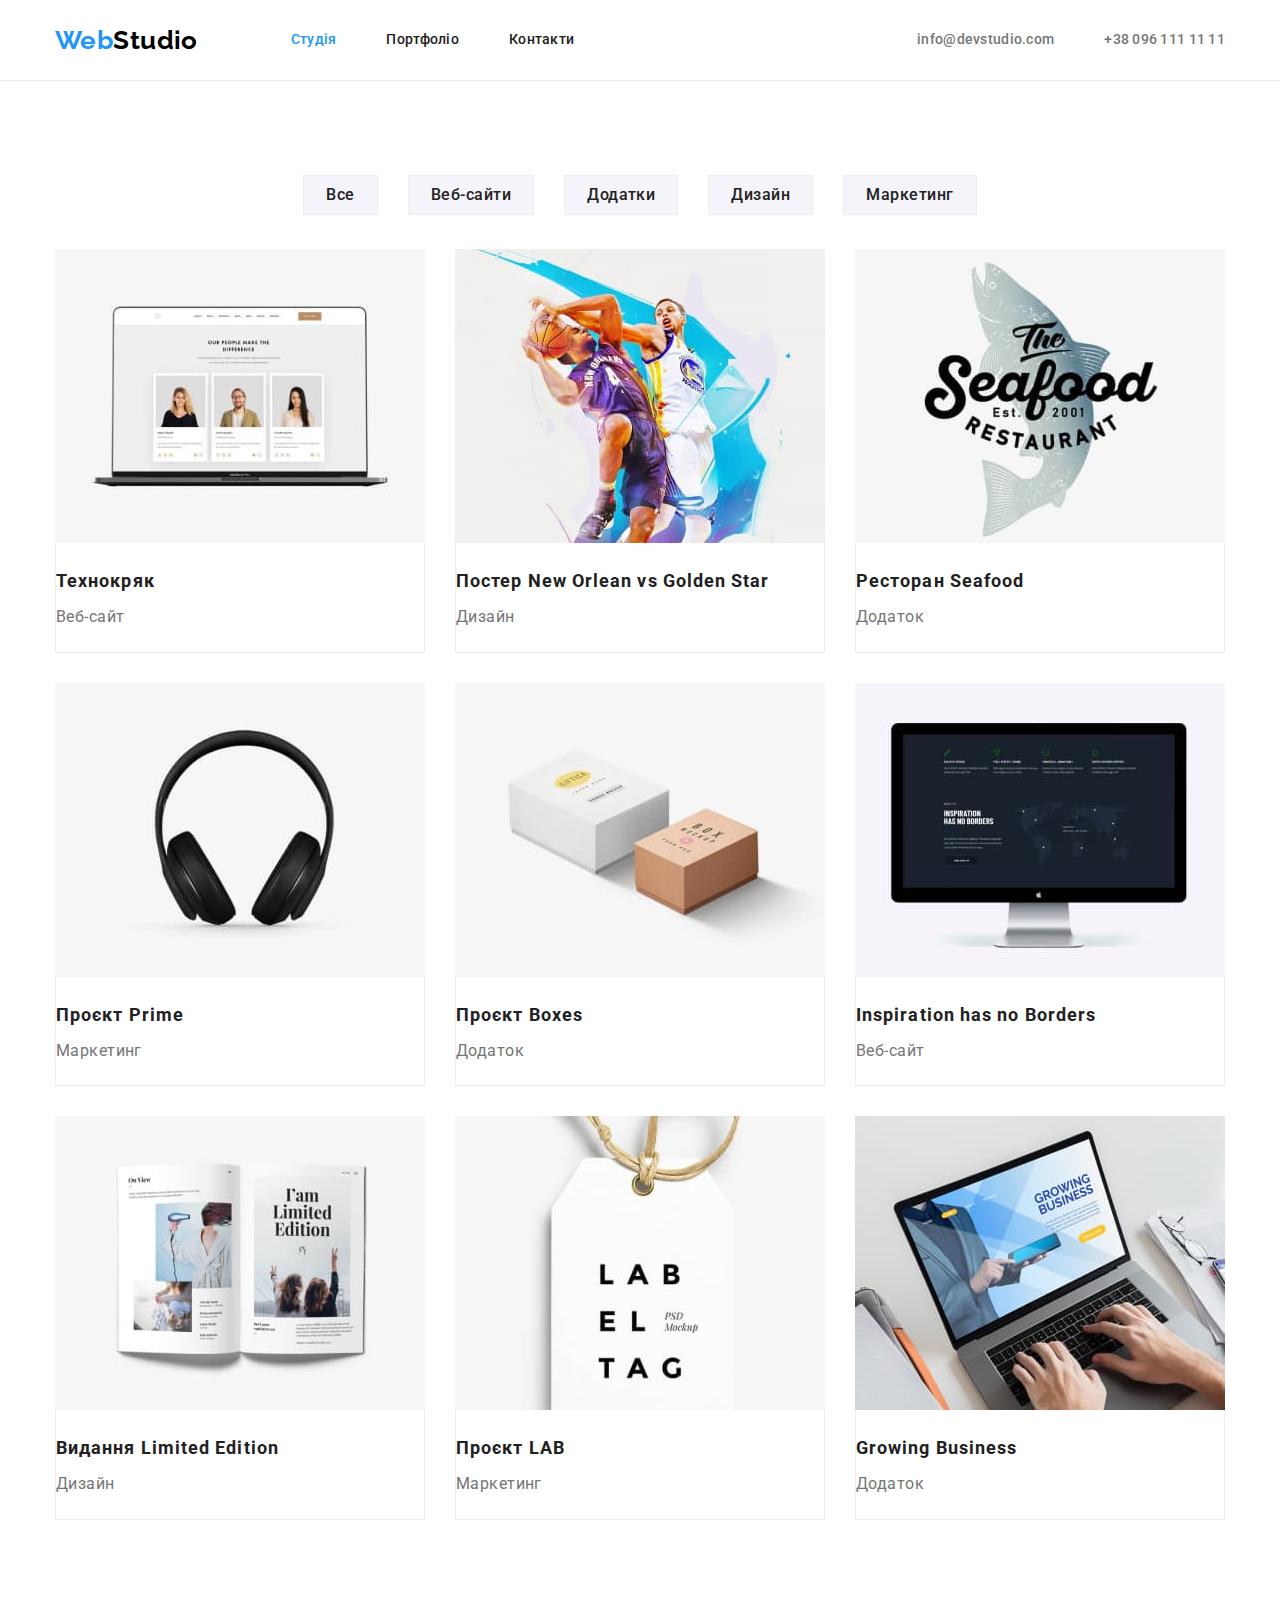
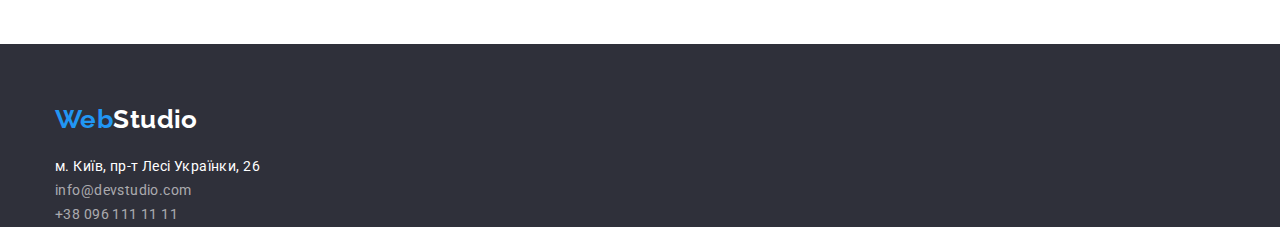
==== commit e3fe1ccf: "finished flex" ====
--- a/portfolio.html
+++ b/portfolio.html
@@ -103,10 +103,9 @@
                   />
                   <div class="gal-title-box">
                     <h2 class="portfolio-title">Постер New Orlean vs Golden Star</h2>
-                  <p  class="portfolio-text">Дизайн</p>
-                  </div>
-                  </a
-                >
+                    <p class="portfolio-text">Дизайн</p>
+                  </div>
+                </a>
               </div>
             </li>
             <li class="portfolio-gal-item">
@@ -119,11 +118,10 @@
                     width="370"
                   />
                   <div class="gal-title-box">
-  <h2 class="portfolio-title">Ресторан Seafood</h2>
-                  <p class="portfolio-text">Додаток</p>
-                  </div>
-                </a
-                >
+                    <h2 class="portfolio-title">Ресторан Seafood</h2>
+                    <p class="portfolio-text">Додаток</p>
+                  </div>
+                </a>
               </div>
             </li>
             <li class="portfolio-gal-item">
@@ -136,11 +134,10 @@
                     width="370"
                   />
                   <div class="gal-title-box">
- <h2 class="portfolio-title">Проєкт Prime</h2>
-                  <p class="portfolio-text">Маркетинг</p>
-                  </div>
-                 </a
-                >
+                    <h2 class="portfolio-title">Проєкт Prime</h2>
+                    <p class="portfolio-text">Маркетинг</p>
+                  </div>
+                </a>
               </div>
             </li>
             <li class="portfolio-gal-item">
@@ -153,11 +150,10 @@
                     width="370"
                   />
                   <div class="gal-title-box">
-  <h2 class="portfolio-title">Проєкт Boxes</h2>
-                  <p class="portfolio-text">Додаток</p>
-                  </div>
-                </a
-                >
+                    <h2 class="portfolio-title">Проєкт Boxes</h2>
+                    <p class="portfolio-text">Додаток</p>
+                  </div>
+                </a>
               </div>
             </li>
             <li class="portfolio-gal-item">
@@ -169,10 +165,11 @@
                     alt=""
                     width="370"
                   />
-                  <div class="gal-title-box">    <h2 class="portfolio-title">Inspiration has no Borders</h2>
-                  <p class="portfolio-text">Веб-сайт</p></div>
-              </a
-                >
+                  <div class="gal-title-box">
+                    <h2 class="portfolio-title">Inspiration has no Borders</h2>
+                    <p class="portfolio-text">Веб-сайт</p>
+                  </div>
+                </a>
               </div>
             </li>
             <li class="portfolio-gal-item">
@@ -186,10 +183,9 @@
                   />
                   <div class="gal-title-box">
                     <h2 class="portfolio-title">Видання Limited Edition</h2>
-                  <p class="portfolio-text">Дизайн</p>
-                  </div>
-                  </a
-                >
+                    <p class="portfolio-text">Дизайн</p>
+                  </div>
+                </a>
               </div>
             </li>
             <li class="portfolio-gal-item">
@@ -229,35 +225,32 @@
       </section>
     </main>
     <footer>
-      <div class="container ">
-<a class="logo logo-footer" href="./index.html"
-        >Web<span class="logo-foot">Studio</span></a
-      >
-      <address  class="address">
-        <ul>
-          <li>
-            <a class="address"
-            
-              href="https://goo.gl/maps/CPtrU1FHBa2aNyZL9"
-              target="_blank"
-              rel="noopener noreferrer nofollow"
-              >м. Київ, пр-т Лесі Українки, 26</a
-            >
-          </li>
-          <li>
-            <a href="mailto:info@devstudio.com" class="footer-link">
-              info@devstudio.com</a
-            ><br />
-          </li>
-          <li>
-            <a href="tel:+380961111111" class="footer-link"
-              >+38 096 111 11 11</a
-            >
-          </li>
-        </ul>
-      </address>
+      <div class="container">
+        <a class="logo logo-footer" href="./index.html"
+          >Web<span class="logo-foot">Studio</span></a
+        >
+        <address class="address">
+          <ul>
+            <li>
+              <a
+                class="address"
+                href="https://goo.gl/maps/CPtrU1FHBa2aNyZL9"
+                target="_blank"
+                rel="noopener noreferrer nofollow"
+                >м. Київ, пр-т Лесі Українки, 26</a
+              >
+            </li>
+            <li>
+              <a href="mailto:info@devstudio.com" class="footer-link">
+                info@devstudio.com</a
+              ><br />
+            </li>
+            <li>
+              <a href="tel:+380961111111" class="footer-link">+38 096 111 11 11</a>
+            </li>
+          </ul>
+        </address>
       </div>
-      
     </footer>
   </body>
 </html>
--- a/styles/styles.css
+++ b/styles/styles.css
@@ -5,18 +5,17 @@
   --white: #ffffff;
   --team-color: #f5f4fa;
   --button-active: #188ce8;
-  --hero-bcc:#2F303A;
+  --hero-bcc: #2f303a;
   --font-family-main: 'Roboto', sans-serif;
   --font-family-logo: 'Raleway';
-  --border-color:#EEEEEE;
-  --border-header:#ECECEC;
+  --border-color: #eeeeee;
+  --border-header: #ececec;
 }
 h1,
 h2,
 h3,
 h4,
 p {
-
   margin-top: 0px;
   margin-bottom: 0px;
   margin-left: 0px;
@@ -34,9 +33,11 @@
 }
 a {
   text-decoration: none;
- 
-  
-}
+}
+button {
+  cursor: pointer;
+}
+
 body {
   background-color: var(--white);
   color: var(--text-color);
@@ -51,23 +52,13 @@
   width: 1200px;
   padding-left: 15px;
   padding-right: 15px;
-  outline: 3px solid tomato;
-   
-  
- 
-}
-
-
-
-
+}
 /* < !-- навігація --> */
 
 .header {
   border-bottom: 1px solid var(--border-header);
- 
-}
-
-.logo{
+}
+.logo {
   color: var(--accent-color);
   font-family: var(--font-family-logo);
   font-weight: 700;
@@ -75,9 +66,8 @@
   line-height: 1.19;
   letter-spacing: inherit;
   display: block;
-  
-}
-.logo-top{
+}
+.logo-top {
   padding-top: 24px;
   padding-bottom: 24px;
   margin-right: 93px;
@@ -85,29 +75,26 @@
 .logo-header {
   color: #000000;
 }
-.logo-foot {
-  color: var(--white);
-}
 
 /* <!-- навігація --> */
-.nav{
+.nav {
   display: flex;
   align-items: center;
 }
-.nav-contacts-list,.nav-list{
-  display: flex;
-}
-.nav-box{
-  display: flex;
-}
-
-.nav-list-item:not(:last-child),.nav-contacts-item:not(:last-child){
+.nav-contacts-list,
+.nav-list {
+  display: flex;
+}
+.nav-box {
+  display: flex;
+}
+.nav-list-item:not(:last-child),
+.nav-contacts-item:not(:last-child) {
   margin-right: 50px;
-} 
-.nav-contacts-list{
+}
+.nav-contacts-list {
   margin-left: auto;
 }
-
 
 .nav-link,
 .nav-contacts {
@@ -118,9 +105,9 @@
   font-size: 14px;
   line-height: 1.14;
   letter-spacing: 0.02em;
-padding-top: 32px;
-padding-bottom: 32px;
-  display: block ;
+  padding-top: 32px;
+  padding-bottom: 32px;
+  display: block;
 }
 .nav-link:hover,
 .nav-contacts:hover,
@@ -132,24 +119,18 @@
   color: var(--accent-color);
 }
 
-
 .nav-contacts {
   color: var(--text-color);
- 
-}
-
-.nav-contacts-list,.nav-list{
-  display: flex ;
-}
-
-.nav-contacts-list{
-  margin-left: auto;
-
-
-}
+}
+
+.nav-contacts-list,
+.nav-list {
+  display: flex;
+}
+
 /* < !-- секція hero --> */
-.hero{
-  background-color: var(--hero-bcc) ;
+.hero {
+  background-color: var(--hero-bcc);
 }
 .hero-title {
   font-weight: 900;
@@ -158,9 +139,8 @@
   letter-spacing: 0.06em;
   text-transform: uppercase;
   color: var(--white);
+  text-align: center;
   margin-bottom: 30px;
-  
-  
 }
 .hero-button {
   background-color: var(--accent-color);
@@ -169,23 +149,18 @@
   font-size: 16px;
   line-height: 1.87;
   padding: 10px 32px;
-  radius:4px;
-  
+  border-radius: 4px;
+  border: solid transparent;
 }
 .hero-button:hover,
 .hero-button:focus {
   background-color: var(--button-active);
 }
 
-.portfolio-buttons,
-.hero-button {
-  cursor: pointer;
-}
-
 /* < !-- Особливості --> */
-.section{
+.section {
   padding-top: 94px;
-  padding-bottom:94px ;
+  padding-bottom: 94px;
 }
 .visually-hidden {
   position: absolute;
@@ -199,6 +174,14 @@
   clip-path: inset(50%);
 }
 
+.benefits-list {
+  display: flex;
+}
+.benefits-item:not(:last-child),
+.work-item:not(:last-child),
+.team-item:not(:last-child) {
+  margin-right: 30px;
+}
 .benefits-title {
   color: var(--title-color);
   font-weight: 700;
@@ -207,18 +190,14 @@
   text-transform: uppercase;
   margin-bottom: 10px;
 }
-.benefits-list {
-
-  display: flex;
-  
-}
-.benefits-item:not(:last-child),.work-item:not(:last-child),.team-item:not(:last-child){
-  margin-right: 30px;
-}
 /* <!-- Чим ми займаємося --> */
 
+.work-list {
+  display: flex;
+}
+
 .work-title,
-.our-team-title{
+.our-team-title {
   margin-bottom: 50px;
   color: var(--title-color);
   font-weight: 700;
@@ -227,21 +206,16 @@
   text-align: center;
 }
 
-.work-list {
-
-  display: flex;
-}
 /* < !-- Наша команда --> */
+.team-list {
+  display: flex;
+}
+
 .our-team {
   background-color: var(--team-color);
- 
-}
-
-.team-list {
-  display: flex;
-}
-.team-item{
-  background-color:var(--white);
+}
+.team-item {
+  background-color: var(--white);
 }
 .team-title {
   font-weight: 500;
@@ -250,25 +224,28 @@
   color: var(--title-color);
   margin-bottom: 10px;
 }
-.person-img,.team-position{
+.person-img,
+.team-position {
   margin-bottom: 30px;
 }
-.position-box{
- 
- text-align: center;
-border-bottom:drop-shadow(0px 4px 4px rgba(0, 0, 0, 0.25)) drop-shadow(0px 4px 4px rgba(0, 0, 0, 0.25));
+.team-item {
+  text-align: center;
+  border-radius: 0px 0px 4px 4px;
+  box-shadow: 0px 1px 3px rgba(0, 0, 0, 0.12), 0px 1px 1px rgba(0, 0, 0, 0.14),
+    0px 2px 1px rgba(0, 0, 0, 0.2);
 }
 
 /* footer */
+.logo-foot {
+  color: var(--white);
+}
 footer {
   background-color: #2f303a;
 }
-.logo-footer{
+.logo-footer {
   margin-bottom: 20px;
   padding-top: 60px;
-
-}
-
+}
 
 .address {
   color: var(--white);
@@ -280,6 +257,32 @@
 }
 
 /* Портфоліо */
+.portfolio-btnlist {
+  display: flex;
+  margin-bottom: 34px;
+  justify-content: center;
+}
+.portfolio-gal-list {
+  display: flex;
+  flex-wrap: wrap;
+}
+.portfolio-gal-item {
+  flex-basis: calc((100% - 60px) / 3);
+}
+
+.portfolio-item:not(:last-child) {
+  margin-right: 30px;
+}
+
+.portfolio-gal-item:not(:nth-child(3n + 3)) {
+  margin-right: 30px;
+}
+.portfolio-gal-item:not(:last-child) {
+  margin-bottom: 30px;
+}
+.portfolio-text {
+  padding-bottom: 20px;
+}
 .portfolio-buttons {
   font-family: inherit;
   font-style: 400;
@@ -291,7 +294,7 @@
   background-color: #f5f4fa;
   padding: 6px 22px;
   margin-left: auto;
-  border:1px solid var(--border-color)
+  border: 1px solid var(--border-color);
 }
 .portfolio-buttons:hover,
 .portfolio-buttons:focus {
@@ -299,38 +302,6 @@
   background-color: var(--accent-color);
 }
 
-
-.portfolio-btnlist {
-  display: flex;
-  margin-bottom: 34px; 
-}
-.portfolio-gal-item{
-   flex-basis: calc((100% - 60px) / 3);
-}
-
-.portfolio-item:not(:last-child){ 
-    margin-right: 30px;
-}
-.portfolio-buttons{
-  justify-content: center;
-}
-
-.portfolio-gal-item:not(:nth-child(3n + 3)){
-  margin-right: 30px;
-}
-.portfolio-gal-item:not(:last-child){
-  margin-bottom: 30px;
-}
-.portfolio-gal-list{
-  display: flex;
-  flex-wrap: wrap;
-  
-}
-/* .portfolio-gal-item{
-outline: 3px solid blue;
-} */
-
-
 .portfolio-link {
   color: inherit;
   font-size: 16px;
@@ -345,14 +316,9 @@
   margin-bottom: 4px;
   padding-top: 20px;
 }
-.portfolio-text{
-  padding-bottom: 20px;
-}
-
-.gal-title-box{
+.gal-title-box {
   background-color: var(--white);
   border-right: 1px solid var(--border-color);
-  border-left: 1px solid  var(--border-color);
-  border-bottom: 1px solid  var(--border-color);
-}
-
+  border-left: 1px solid var(--border-color);
+  border-bottom: 1px solid var(--border-color);
+}
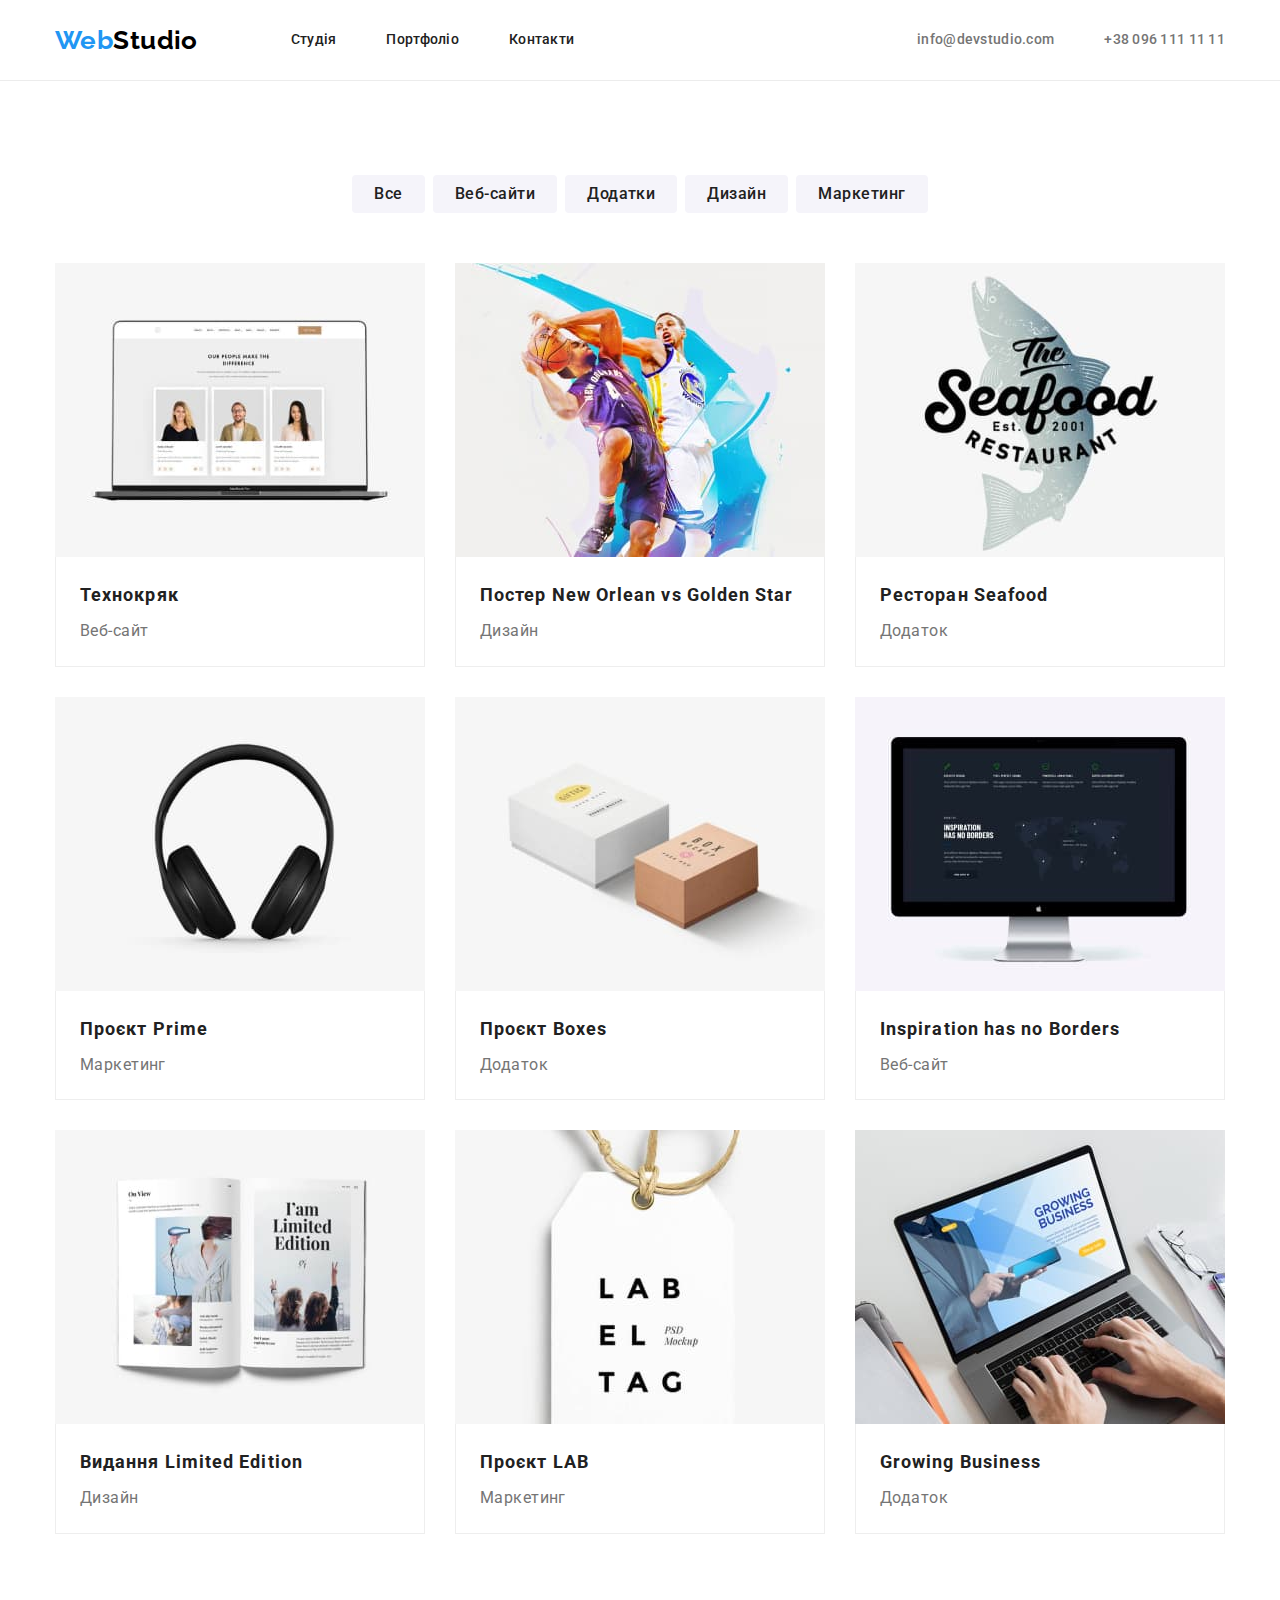
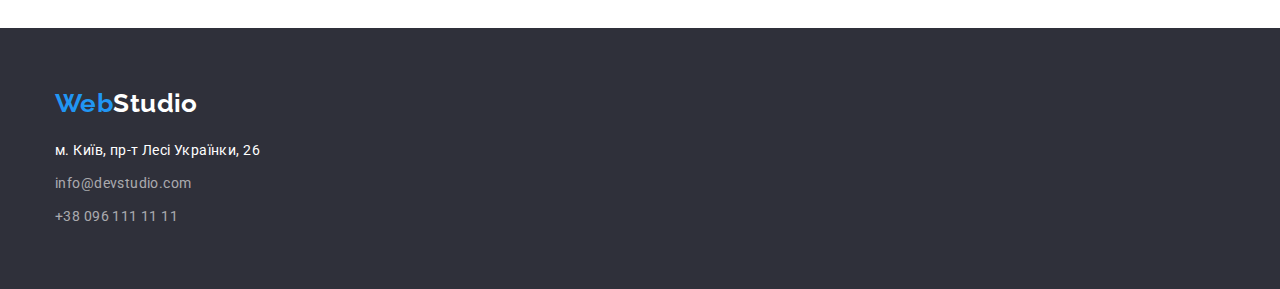
==== commit 08827fc8: "add flex to portfolio" ====
--- a/portfolio.html
+++ b/portfolio.html
@@ -30,10 +30,10 @@
 
           <ul class="nav-list">
             <li class="nav-list-item">
-              <a href="./index.html" class="nav-link current">Студія</a>
+              <a href="./index.html" class="nav-link t">Студія</a>
             </li>
             <li class="nav-list-item">
-              <a href="./portfolio.html" class="nav-link">Портфоліо</a>
+              <a href="./portfolio.html" class="nav-link curren">Портфоліо</a>
             </li>
             <li class="nav-list-item">
               <a href="#" class="nav-link">Контакти</a>
@@ -53,7 +53,7 @@
       </div>
     </header>
     <main>
-      <section class="portfolio section">
+      <section class="portfolio">
         <div class="container">
           <h1 class="visually-hidden">Портфоліо</h1>
           <ul class="portfolio-btnlist">
@@ -224,33 +224,35 @@
         </div>
       </section>
     </main>
-    <footer>
-      <div class="container">
-        <a class="logo logo-footer" href="./index.html"
-          >Web<span class="logo-foot">Studio</span></a
-        >
-        <address class="address">
-          <ul>
-            <li>
-              <a
-                class="address"
-                href="https://goo.gl/maps/CPtrU1FHBa2aNyZL9"
-                target="_blank"
-                rel="noopener noreferrer nofollow"
-                >м. Київ, пр-т Лесі Українки, 26</a
-              >
-            </li>
-            <li>
-              <a href="mailto:info@devstudio.com" class="footer-link">
-                info@devstudio.com</a
-              ><br />
-            </li>
-            <li>
-              <a href="tel:+380961111111" class="footer-link">+38 096 111 11 11</a>
-            </li>
-          </ul>
-        </address>
-      </div>
+    <footer  class="footer">
+      <div class="container ">
+<a class="logo logo-footer" href="./index.html"
+        >Web<span class="logo-foot">Studio</span></a
+      >
+      <address  class="footer-address">
+        <ul class="link-list">
+          <li class="link-item">
+            <a class="address-link"
+            
+              href="https://goo.gl/maps/CPtrU1FHBa2aNyZL9"
+              target="_blank"
+              rel="noopener noreferrer nofollow"
+              >м. Київ, пр-т Лесі Українки, 26</a
+            >
+          </li>
+          <li class="link-item" >
+            <a href="mailto:info@devstudio.com" class="footer-link">
+              info@devstudio.com</a
+            ><br />
+          </li>
+          <li class="link-item">
+            <a href="tel:+380961111111" class="footer-link"
+              >+38 096 111 11 11</a
+            >
+          </li>
+        </ul>
+      </address>
+      </div>  
     </footer>
   </body>
 </html>
--- a/styles/styles.css
+++ b/styles/styles.css
@@ -84,10 +84,14 @@
 .nav-contacts-list,
 .nav-list {
   display: flex;
+  align-items: center;
 }
 .nav-box {
   display: flex;
-}
+  align-items: center;
+}
+
+
 .nav-list-item:not(:last-child),
 .nav-contacts-item:not(:last-child) {
   margin-right: 50px;
@@ -126,11 +130,16 @@
 .nav-contacts-list,
 .nav-list {
   display: flex;
-}
+  align-items: center;
+}
+
 
 /* < !-- секція hero --> */
 .hero {
+  padding-top: 200px;
+  padding-bottom: 200px;
   background-color: var(--hero-bcc);
+
 }
 .hero-title {
   font-weight: 900;
@@ -139,10 +148,13 @@
   letter-spacing: 0.06em;
   text-transform: uppercase;
   color: var(--white);
-  text-align: center;
+
   margin-bottom: 30px;
+  margin-left: auto;
+  margin-right: auto;
 }
 .hero-button {
+ 
   background-color: var(--accent-color);
   color: var(--white);
   font-weight: 700;
@@ -150,18 +162,28 @@
   line-height: 1.87;
   padding: 10px 32px;
   border-radius: 4px;
-  border: solid transparent;
+box-shadow: 0px, 4px
+rgba(0, 0, 0, 0.15);
+border:none;
+display: block;
+margin-left: auto;
+margin-right: auto;
+
+  
 }
 .hero-button:hover,
 .hero-button:focus {
   background-color: var(--button-active);
 }
 
+.hero-box{
+  width: 696px;
+  text-align: center;
+  margin-left: auto;
+  margin-right: auto;
+}
 /* < !-- Особливості --> */
-.section {
-  padding-top: 94px;
-  padding-bottom: 94px;
-}
+
 .visually-hidden {
   position: absolute;
   white-space: nowrap;
@@ -173,9 +195,14 @@
   clip: rect(0 0 0 0);
   clip-path: inset(50%);
 }
+.our-benefits{
+  padding-top: 94px;
+  
+}
 
 .benefits-list {
   display: flex;
+  align-items: center;
 }
 .benefits-item:not(:last-child),
 .work-item:not(:last-child),
@@ -191,11 +218,15 @@
   margin-bottom: 10px;
 }
 /* <!-- Чим ми займаємося --> */
-
+.our-work {
+  padding-top: 94px;
+  padding-bottom: 94px;
+}
 .work-list {
   display: flex;
-}
-
+  align-items: center;
+}
+.our-work
 .work-title,
 .our-team-title {
   margin-bottom: 50px;
@@ -209,9 +240,11 @@
 /* < !-- Наша команда --> */
 .team-list {
   display: flex;
+  align-items: center;
 }
 
 .our-team {
+  padding-bottom: 94px;
   background-color: var(--team-color);
 }
 .team-item {
@@ -224,64 +257,62 @@
   color: var(--title-color);
   margin-bottom: 10px;
 }
-.person-img,
-.team-position {
-  margin-bottom: 30px;
-}
-.team-item {
-  text-align: center;
+.position-box{
+  padding-top: 30px;
+  padding-bottom: 30px;
   border-radius: 0px 0px 4px 4px;
   box-shadow: 0px 1px 3px rgba(0, 0, 0, 0.12), 0px 1px 1px rgba(0, 0, 0, 0.14),
     0px 2px 1px rgba(0, 0, 0, 0.2);
 }
+.team-item {
+  text-align: center;
+  
+}
 
 /* footer */
+
+
 .logo-foot {
   color: var(--white);
 }
 footer {
   background-color: #2f303a;
-}
+    padding-top: 60px;
+    padding-bottom: 60px;
+}
+
 .logo-footer {
+  display: block;
   margin-bottom: 20px;
-  padding-top: 60px;
-}
-
-.address {
+ 
+}
+.address-link {
   color: var(--white);
+
+}
+.footer-address{
   font-style: normal;
+ 
 }
 
 .footer-link {
   color: rgba(255, 255, 255, 0.6);
 }
+.link-item:not(:last-child){
+margin-bottom: 9px;
+  }
+
 
 /* Портфоліо */
+.portfolio{
+  padding-top: 94px;
+  padding-bottom: 94px;
+}
 .portfolio-btnlist {
   display: flex;
-  margin-bottom: 34px;
+  align-items: center;
+  margin-bottom: 50px;
   justify-content: center;
-}
-.portfolio-gal-list {
-  display: flex;
-  flex-wrap: wrap;
-}
-.portfolio-gal-item {
-  flex-basis: calc((100% - 60px) / 3);
-}
-
-.portfolio-item:not(:last-child) {
-  margin-right: 30px;
-}
-
-.portfolio-gal-item:not(:nth-child(3n + 3)) {
-  margin-right: 30px;
-}
-.portfolio-gal-item:not(:last-child) {
-  margin-bottom: 30px;
-}
-.portfolio-text {
-  padding-bottom: 20px;
 }
 .portfolio-buttons {
   font-family: inherit;
@@ -294,12 +325,55 @@
   background-color: #f5f4fa;
   padding: 6px 22px;
   margin-left: auto;
-  border: 1px solid var(--border-color);
+  border: none;
+  border-radius: 4px;
+ 
 }
 .portfolio-buttons:hover,
 .portfolio-buttons:focus {
   color: #ffffff;
   background-color: var(--accent-color);
+shadow: 0px, 2px solid rgba(0, 0, 0, 0.12);
+
+}
+
+.portfolio-item:not(:last-child){
+  margin-right: 8px;
+}
+
+
+.portfolio-gal-list {
+  display: flex;
+  align-items: center;
+  flex-wrap: wrap;
+}
+.portfolio-gal-item {
+  flex-basis: calc(100%/3 - 60px);
+}
+.portfolio-gal-list{
+ gap: 30px;
+}
+
+
+
+.portfolio-buttons {
+  font-family: inherit;
+  font-weight: 500;
+  font-size: 16px;
+  line-height: 1.62;
+  letter-spacing: 0.03em;
+  color: var(--title-color);
+  background-color: #f5f4fa;
+  padding: 6px 22px;
+  margin-left: auto;
+  border: none;
+  border-radius: 4px;
+}
+.portfolio-buttons:hover,
+.portfolio-buttons:focus {
+  color: #ffffff;
+  background-color: var(--accent-color);
+box-shadow: ;
 }
 
 .portfolio-link {
@@ -314,9 +388,11 @@
   letter-spacing: 0.06em;
   color: var(--title-color);
   margin-bottom: 4px;
-  padding-top: 20px;
+  
+
 }
 .gal-title-box {
+  padding: 20px 24px;
   background-color: var(--white);
   border-right: 1px solid var(--border-color);
   border-left: 1px solid var(--border-color);
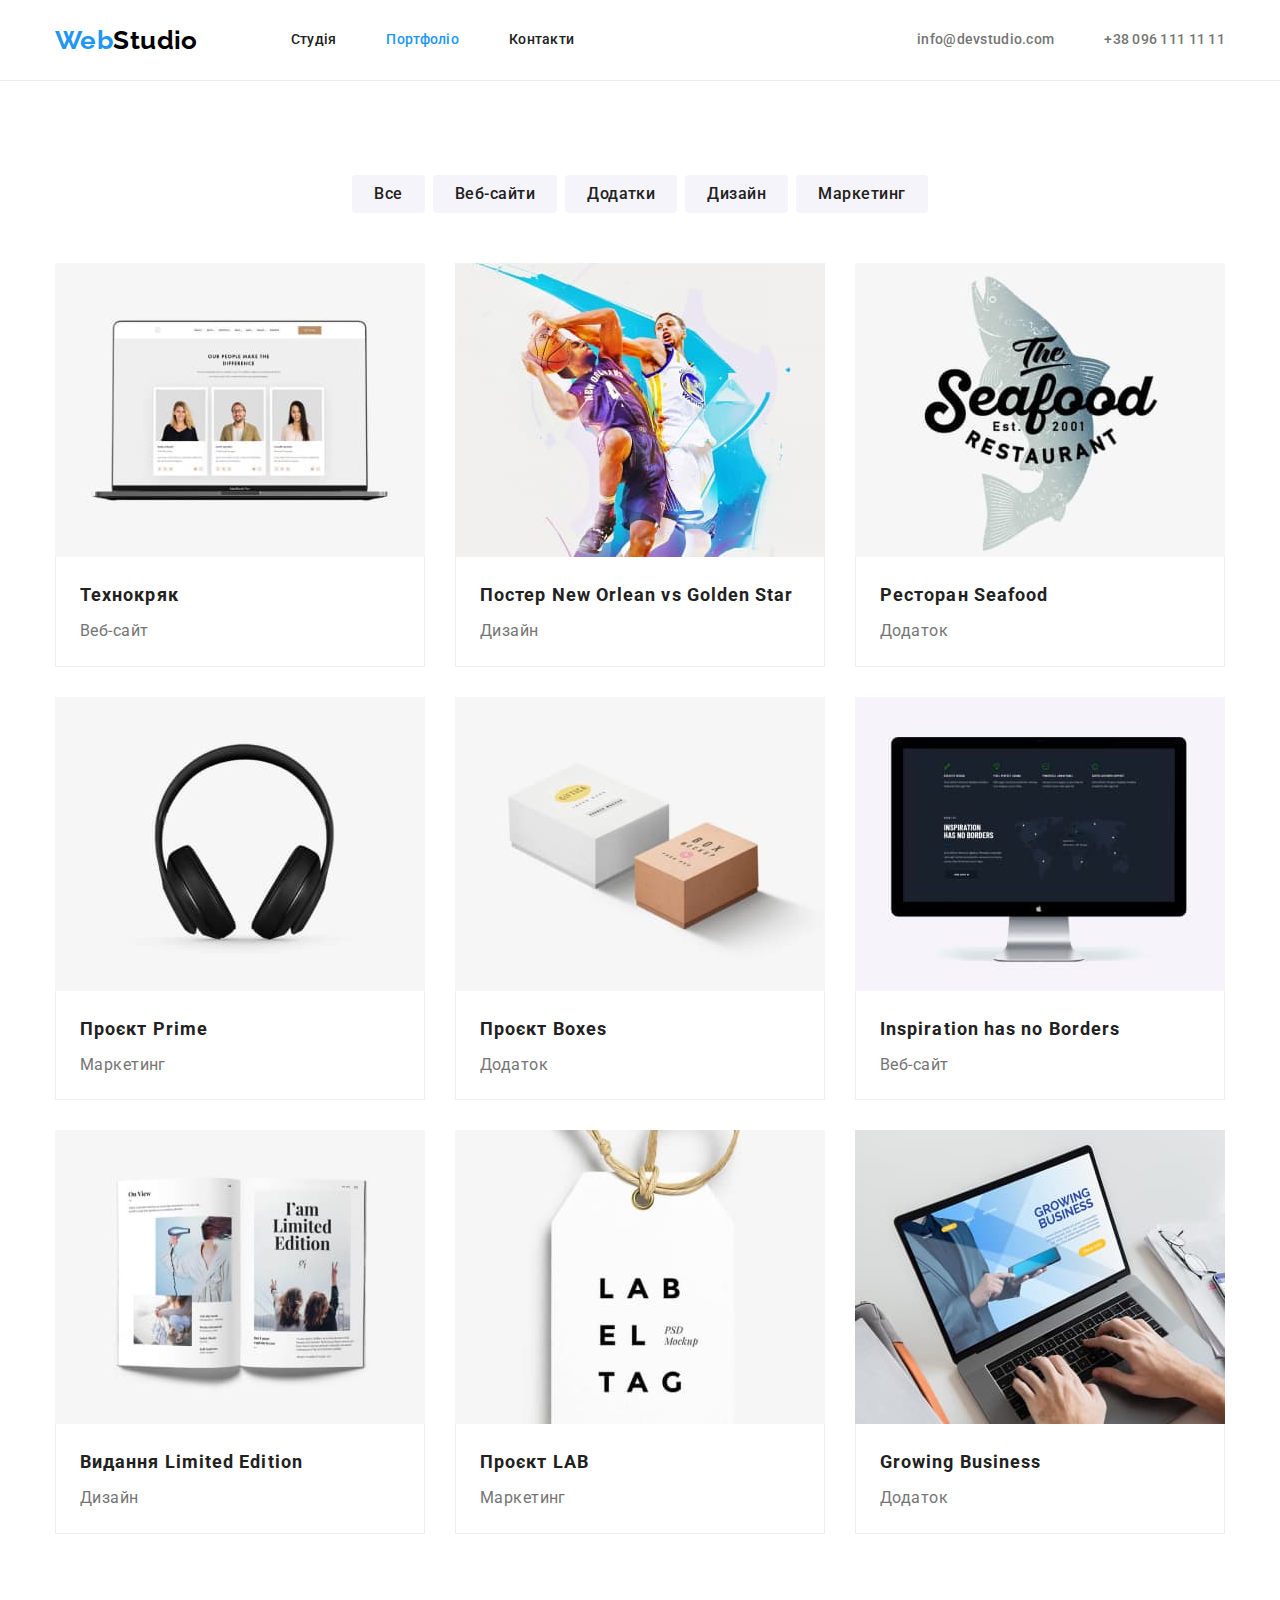
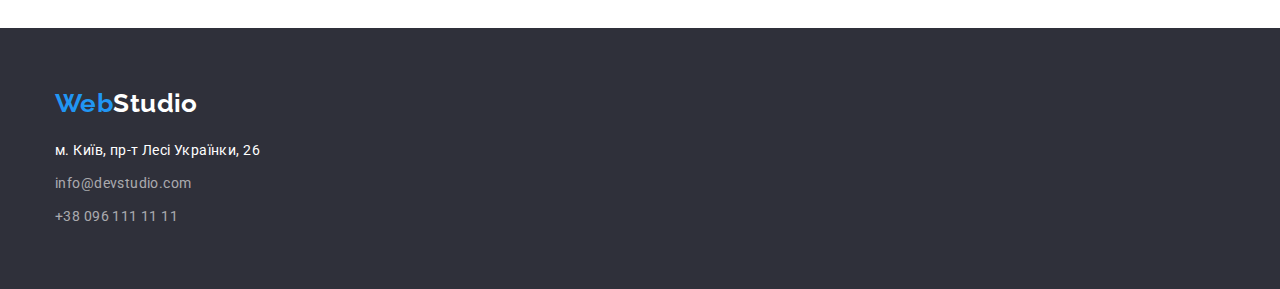
==== commit 9de46832: "add shadow to buttons" ====
--- a/portfolio.html
+++ b/portfolio.html
@@ -30,10 +30,10 @@
 
           <ul class="nav-list">
             <li class="nav-list-item">
-              <a href="./index.html" class="nav-link t">Студія</a>
+              <a href="./index.html" class="nav-link ">Студія</a>
             </li>
             <li class="nav-list-item">
-              <a href="./portfolio.html" class="nav-link curren">Портфоліо</a>
+              <a href="./portfolio.html" class="nav-link current">Портфоліо</a>
             </li>
             <li class="nav-list-item">
               <a href="#" class="nav-link">Контакти</a>
--- a/styles/styles.css
+++ b/styles/styles.css
@@ -333,8 +333,7 @@
 .portfolio-buttons:focus {
   color: #ffffff;
   background-color: var(--accent-color);
-shadow: 0px, 2px solid rgba(0, 0, 0, 0.12);
-
+box-shadow: 0px 3px 1px rgba(0, 0, 0, 0.1), 0px 1px 2px rgba(0, 0, 0, 0.08), 0px 2px 2px rgba(0, 0, 0, 0.12);
 }
 
 .portfolio-item:not(:last-child){
